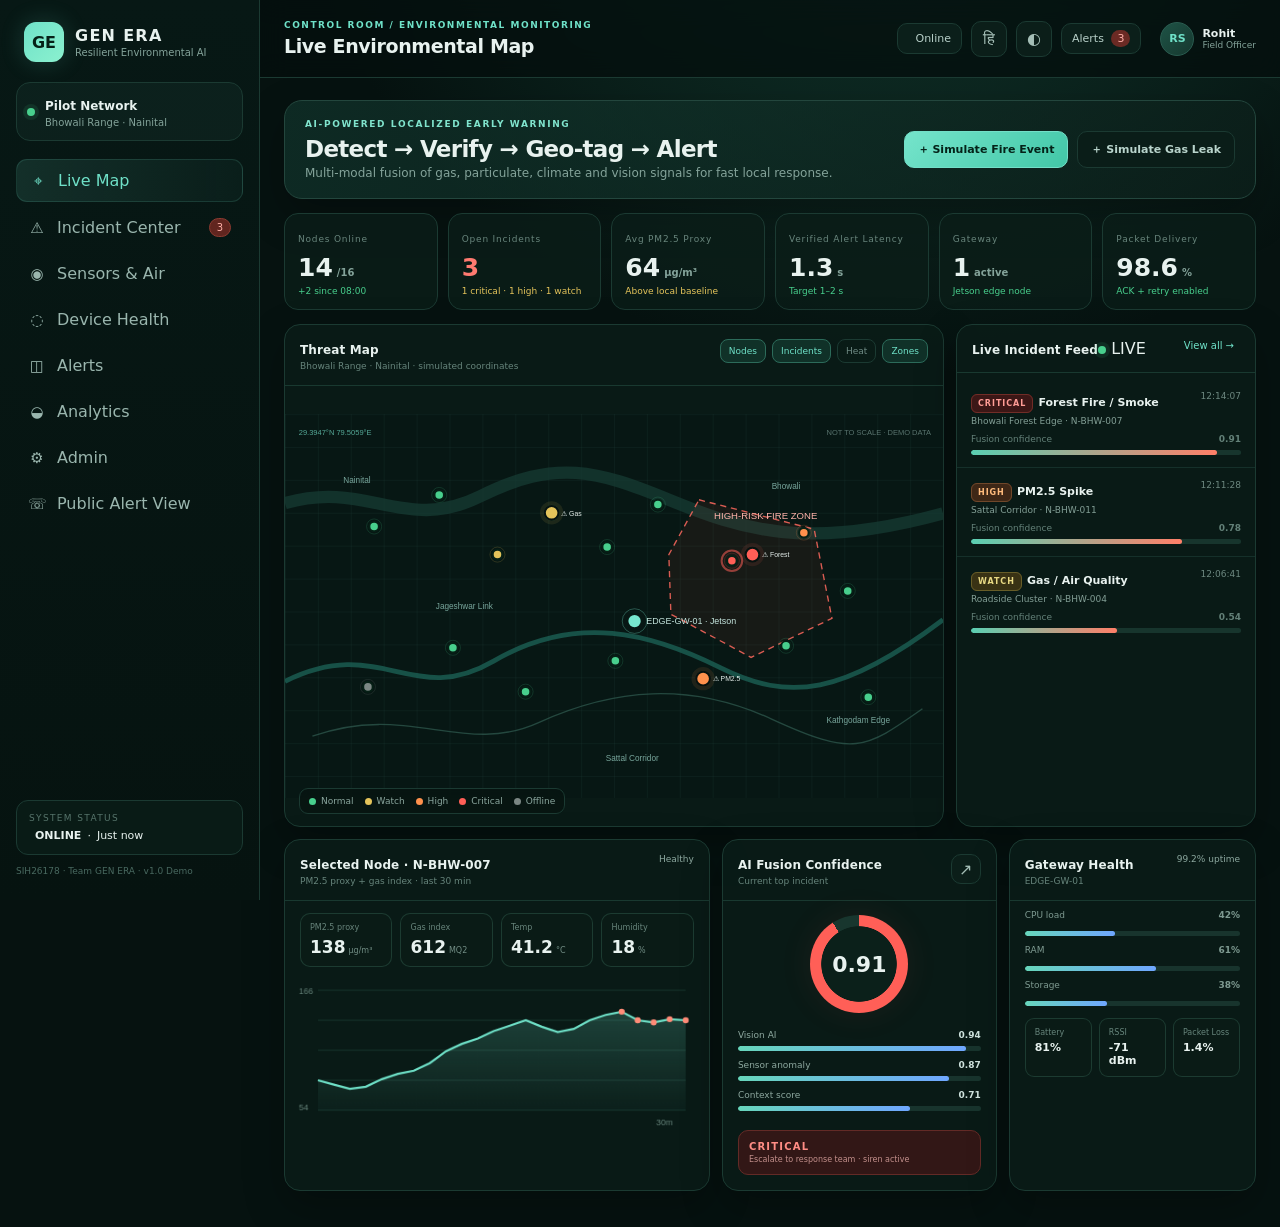
==== index.html @ faeea497 "v1.0" ====
<!DOCTYPE html>
<html lang="en">
<head>
  <meta charset="UTF-8" />
  <meta name="viewport" content="width=device-width, initial-scale=1.0" />
  <meta name="theme-color" content="#071714" />
  <title>GEN ERA | AI Environmental Early-Warning Dashboard</title>
  <link rel="stylesheet" href="styles.css" />
</head>
<body>
  <div class="app-shell">
    <aside class="sidebar" id="sidebar">
      <div class="brand">
        <div class="brand-mark">GE</div>
        <div>
          <div class="brand-name">GEN ERA</div>
          <div class="brand-sub">Resilient Environmental AI</div>
        </div>
      </div>

      <div class="pilot-badge">
        <span class="pulse-dot"></span>
        <div>
          <strong>Pilot Network</strong>
          <small>Bhowali Range · Nainital</small>
        </div>
      </div>

      <nav class="nav">
        <button class="nav-item active" data-page="map">
          <span class="nav-icon">⌖</span><span data-i18n="live_map">Live Map</span>
        </button>
        <button class="nav-item" data-page="incidents">
          <span class="nav-icon">⚠</span><span data-i18n="incidents">Incident Center</span>
          <span class="nav-count">3</span>
        </button>
        <button class="nav-item" data-page="sensors">
          <span class="nav-icon">◉</span><span data-i18n="sensors">Sensors & Air</span>
        </button>
        <button class="nav-item" data-page="devices">
          <span class="nav-icon">◌</span><span data-i18n="devices">Device Health</span>
        </button>
        <button class="nav-item" data-page="alerts">
          <span class="nav-icon">◫</span><span data-i18n="alerts">Alerts</span>
        </button>
        <button class="nav-item" data-page="analytics">
          <span class="nav-icon">◒</span><span data-i18n="analytics">Analytics</span>
        </button>
        <button class="nav-item" data-page="admin">
          <span class="nav-icon">⚙</span><span data-i18n="admin">Admin</span>
        </button>
        <button class="nav-item" data-page="public">
          <span class="nav-icon">☏</span><span data-i18n="public_alert">Public Alert View</span>
        </button>
      </nav>

      <div class="side-footer">
        <div class="mini-card">
          <div class="mini-label">SYSTEM STATUS</div>
          <div class="status-line"><span class="status-dot green"></span><b id="networkStatusText">ONLINE</b><span class="muted">·</span><span id="lastSync">Just now</span></div>
        </div>
        <div class="side-meta">SIH26178 · Team GEN ERA · v1.0 Demo</div>
      </div>
    </aside>

    <main class="main">
      <header class="topbar">
        <div class="top-left">
          <button class="icon-btn mobile-menu" id="mobileMenu">☰</button>
          <div>
            <div class="eyebrow">CONTROL ROOM / ENVIRONMENTAL MONITORING</div>
            <h1 id="pageTitle">Live Environmental Map</h1>
          </div>
        </div>

        <div class="top-actions">
          <div class="connection-chip" id="connectionChip"><span class="status-dot green"></span> <span id="connectionText">Online</span></div>
          <button class="icon-btn" id="langToggle" title="English / Hindi">हि</button>
          <button class="icon-btn" id="themeToggle" title="Toggle theme">◐</button>
          <button class="alerts-btn" id="globalAlertsBtn">Alerts <span>3</span></button>
          <div class="user-pill">
            <div class="avatar">RS</div>
            <div class="user-meta"><b>Rohit</b><span>Field Officer</span></div>
          </div>
        </div>
      </header>

      <div class="content">
        <section class="page active" id="page-map">
          <div class="hero-strip">
            <div>
              <div class="hero-kicker">AI-POWERED LOCALIZED EARLY WARNING</div>
              <h2>Detect → Verify → Geo-tag → Alert</h2>
              <p>Multi-modal fusion of gas, particulate, climate and vision signals for fast local response.</p>
            </div>
            <div class="hero-actions">
              <button class="btn btn-primary" id="simulateFire">＋ Simulate Fire Event</button>
              <button class="btn btn-ghost" id="simulateGas">＋ Simulate Gas Leak</button>
            </div>
          </div>

          <div class="kpi-grid">
            <div class="kpi-card"><span class="kpi-label">Nodes Online</span><span class="kpi-value"><b id="nodesOnline">14</b><small>/16</small></span><span class="kpi-foot good">+2 since 08:00</span></div>
            <div class="kpi-card"><span class="kpi-label">Open Incidents</span><span class="kpi-value danger-text" id="openIncidents">3</span><span class="kpi-foot warn">1 critical · 1 high · 1 watch</span></div>
            <div class="kpi-card"><span class="kpi-label">Avg PM2.5 Proxy</span><span class="kpi-value"><b id="avgPm">64</b><small> µg/m³</small></span><span class="kpi-foot warn">Above local baseline</span></div>
            <div class="kpi-card"><span class="kpi-label">Verified Alert Latency</span><span class="kpi-value"><b id="latency">1.3</b><small> s</small></span><span class="kpi-foot good">Target 1–2 s</span></div>
            <div class="kpi-card"><span class="kpi-label">Gateway</span><span class="kpi-value"><b>1</b><small> active</small></span><span class="kpi-foot good">Jetson edge node</span></div>
            <div class="kpi-card"><span class="kpi-label">Packet Delivery</span><span class="kpi-value"><b id="packetDelivery">98.6</b><small>%</small></span><span class="kpi-foot good">ACK + retry enabled</span></div>
          </div>

          <div class="dashboard-grid">
            <div class="panel map-panel">
              <div class="panel-head">
                <div>
                  <span class="panel-title">Threat Map</span>
                  <span class="panel-sub">Bhowali Range · Nainital · simulated coordinates</span>
                </div>
                <div class="map-controls">
                  <button class="chip active" data-layer="nodes">Nodes</button>
                  <button class="chip active" data-layer="incidents">Incidents</button>
                  <button class="chip" data-layer="heat">Heat</button>
                  <button class="chip active" data-layer="zones">Zones</button>
                </div>
              </div>
              <div class="map-wrap">
                <svg id="threatMap" viewBox="0 0 960 560" role="img" aria-label="Threat map">
                  <defs>
                    <pattern id="grid" width="48" height="48" patternUnits="userSpaceOnUse">
                      <path d="M 48 0 L 0 0 0 48" fill="none" stroke="#284c43" stroke-width="1" opacity=".45"/>
                    </pattern>
                    <radialGradient id="riskGlow"><stop offset="0" stop-color="#ff554d" stop-opacity=".55"/><stop offset=".55" stop-color="#ff8a45" stop-opacity=".22"/><stop offset="1" stop-color="#ff8a45" stop-opacity="0"/></radialGradient>
                    <filter id="blur"><feGaussianBlur stdDeviation="15"/></filter>
                  </defs>
                  <rect width="960" height="560" fill="#071714"/>
                  <rect width="960" height="560" fill="url(#grid)"/>
                  <path d="M0 390 C140 320 185 430 305 360 S535 320 635 370 S815 410 960 300" fill="none" stroke="#1c6559" stroke-width="7" opacity=".75"/>
                  <path d="M0 130 C120 95 175 175 285 120 S455 82 560 125 S760 200 960 145" fill="none" stroke="#173e36" stroke-width="18" opacity=".7"/>
                  <path d="M40 470 C180 420 260 500 370 450 S590 390 710 445 S845 490 930 430" fill="none" stroke="#315d52" stroke-width="2" opacity=".7"/>
                  <g id="heatLayer" opacity=".0">
                    <circle cx="682" cy="195" r="150" fill="url(#riskGlow)" filter="url(#blur)"/>
                    <circle cx="355" cy="375" r="115" fill="url(#riskGlow)" filter="url(#blur)"/>
                    <circle cx="545" cy="270" r="70" fill="#f5cb61" opacity=".10" filter="url(#blur)"/>
                  </g>

                  <polygon id="riskPolygon" points="604,125 772,168 798,298 680,355 563,292 560,205" fill="#ff4d45" fill-opacity=".08" stroke="#ff695e" stroke-dasharray="9 7" stroke-width="2" opacity=".85"/>
                  <text x="626" y="153" fill="#ffb3aa" font-size="14" font-family="Inter, Arial">HIGH-RISK FIRE ZONE</text>

                  <g id="mapLabels" fill="#78a69c" font-size="12" font-family="Inter, Arial">
                    <text x="85" y="100">Nainital</text>
                    <text x="710" y="110">Bhowali</text>
                    <text x="468" y="506">Sattal Corridor</text>
                    <text x="220" y="285">Jageshwar Link</text>
                    <text x="790" y="450">Kathgodam Edge</text>
                  </g>

                  <g id="nodesLayer"></g>
                  <g id="incidentLayer"></g>

                  <g>
                    <circle cx="510" cy="302" r="9" fill="#77e7cf"/>
                    <circle cx="510" cy="302" r="18" fill="none" stroke="#77e7cf" stroke-opacity=".45"/>
                    <text x="527" y="306" fill="#c4e4dd" font-size="13" font-family="Inter, Arial">EDGE-GW-01 · Jetson</text>
                  </g>
                  <g opacity=".7">
                    <text x="20" y="30" fill="#77e7cf" font-size="11" font-family="Inter, Arial">29.3947°N 79.5059°E</text>
                    <text x="790" y="30" fill="#7d9c95" font-size="11" font-family="Inter, Arial">NOT TO SCALE · DEMO DATA</text>
                  </g>
                </svg>
                <div class="map-legend">
                  <span><i class="legend-dot green"></i>Normal</span>
                  <span><i class="legend-dot yellow"></i>Watch</span>
                  <span><i class="legend-dot orange"></i>High</span>
                  <span><i class="legend-dot red"></i>Critical</span>
                  <span><i class="legend-dot gray"></i>Offline</span>
                </div>
              </div>
            </div>

            <div class="panel incident-panel">
              <div class="panel-head">
                <div><span class="panel-title">Live Incident Feed</span><span class="live-pill"><span class="pulse-dot"></span> LIVE</span></div>
                <button class="text-btn" data-go="incidents">View all →</button>
              </div>
              <div class="incident-list" id="incidentList"></div>
            </div>
          </div>

          <div class="bottom-grid">
            <div class="panel chart-panel">
              <div class="panel-head">
                <div><span class="panel-title">Selected Node · N-BHW-007</span><span class="panel-sub">PM2.5 proxy + gas index · last 30 min</span></div>
                <span class="node-status"><span class="status-dot green"></span> Healthy</span>
              </div>
              <div class="sensor-summary">
                <div><span>PM2.5 proxy</span><strong id="selectedPm">138</strong><small>µg/m³</small></div>
                <div><span>Gas index</span><strong id="selectedGas">612</strong><small>MQ2</small></div>
                <div><span>Temp</span><strong id="selectedTemp">41.2</strong><small>°C</small></div>
                <div><span>Humidity</span><strong id="selectedRh">18</strong><small>%</small></div>
              </div>
              <canvas class="chart-canvas" id="sensorChart"></canvas>
            </div>

            <div class="panel fusion-panel">
              <div class="panel-head">
                <div><span class="panel-title">AI Fusion Confidence</span><span class="panel-sub">Current top incident</span></div>
                <button class="icon-btn small" id="openDetail">↗</button>
              </div>
              <div class="fusion-score"><div class="score-ring" id="scoreRing"><span id="scoreText">0.91</span></div></div>
              <div class="confidence-bars">
                <div><span>Vision AI <b>0.94</b></span><div class="bar"><i style="width:94%"></i></div></div>
                <div><span>Sensor anomaly <b>0.87</b></span><div class="bar"><i style="width:87%"></i></div></div>
                <div><span>Context score <b>0.71</b></span><div class="bar"><i style="width:71%"></i></div></div>
              </div>
              <div class="severity-box critical"><span>CRITICAL</span><small>Escalate to response team · siren active</small></div>
            </div>

            <div class="panel health-panel">
              <div class="panel-head"><div><span class="panel-title">Gateway Health</span><span class="panel-sub">EDGE-GW-01</span></div><span class="uptime">99.2% uptime</span></div>
              <div class="health-row"><span>CPU load</span><b>42%</b><div class="tiny-bar"><i style="width:42%"></i></div></div>
              <div class="health-row"><span>RAM</span><b>61%</b><div class="tiny-bar"><i style="width:61%"></i></div></div>
              <div class="health-row"><span>Storage</span><b>38%</b><div class="tiny-bar"><i style="width:38%"></i></div></div>
              <div class="health-metrics">
                <div><small>Battery</small><b>81%</b></div>
                <div><small>RSSI</small><b>-71 dBm</b></div>
                <div><small>Packet Loss</small><b>1.4%</b></div>
              </div>
            </div>
          </div>
        </section>

        <section class="page" id="page-incidents"></section>
        <section class="page" id="page-sensors"></section>
        <section class="page" id="page-devices"></section>
        <section class="page" id="page-alerts"></section>
        <section class="page" id="page-analytics"></section>
        <section class="page" id="page-admin"></section>
        <section class="page" id="page-public"></section>
      </div>
    </main>
  </div>

  <div class="modal" id="incidentModal" aria-hidden="true">
    <div class="modal-backdrop" data-close-modal></div>
    <div class="modal-card">
      <div class="modal-head">
        <div><span class="eyebrow">INCIDENT DETAIL</span><h3 id="modalTitle">CRITICAL · Forest Fire</h3></div>
        <button class="icon-btn" data-close-modal>×</button>
      </div>
      <div class="modal-grid">
        <div class="evidence-card">
          <div class="evidence-header"><span>Evidence frame</span><span class="confidence-tag">Vision 0.94</span></div>
          <div class="evidence-scene">
            <div class="smoke smoke-a"></div><div class="smoke smoke-b"></div>
            <div class="tree tree-1"></div><div class="tree tree-2"></div><div class="tree tree-3"></div>
            <div class="bbox"><span>SMOKE 0.94</span></div>
            <div class="scan-line"></div>
          </div>
          <small>Prototype synthetic frame · full-resolution imagery stays on the edge node.</small>
        </div>
        <div>
          <div class="detail-stat-grid">
            <div><span>Node</span><b id="modalNode">N-BHW-007</b></div>
            <div><span>Coordinates</span><b>29.3947, 79.5059</b></div>
            <div><span>Final confidence</span><b id="modalConf">0.91</b></div>
            <div><span>First seen</span><b id="modalTime">12:14:05</b></div>
          </div>
          <div class="breakdown">
            <div class="breakdown-head"><span>Sensor snapshot</span><span class="muted">live</span></div>
            <div class="snapshot-row"><span>MQ2 gas/smoke</span><b>612</b><i class="spark-high"></i></div>
            <div class="snapshot-row"><span>MQ135 air-quality index</span><b>410</b><i class="spark-high"></i></div>
            <div class="snapshot-row"><span>PM2.5 proxy</span><b>138</b><i class="spark-high"></i></div>
            <div class="snapshot-row"><span>Temperature</span><b>41.2°C</b><i class="spark-med"></i></div>
            <div class="snapshot-row"><span>Humidity</span><b>18%</b><i class="spark-med"></i></div>
          </div>
          <div class="timeline">
            <div class="timeline-line"></div>
            <div class="timeline-item"><b>12:14:05</b><span>Sensor threshold crossed</span></div>
            <div class="timeline-item"><b>12:14:06</b><span>Camera triggered · 3 frames</span></div>
            <div class="timeline-item"><b>12:14:06</b><span>YOLO + CNN-LSTM fusion → CRITICAL</span></div>
            <div class="timeline-item"><b>12:14:07</b><span>Dashboard + siren alert published</span></div>
          </div>
          <div class="modal-actions">
            <button class="btn btn-primary" data-action="ack">✓ Acknowledge</button>
            <button class="btn btn-warn" data-action="dispatch">Dispatch</button>
            <button class="btn btn-ghost" data-action="false">Mark false alarm</button>
          </div>
        </div>
      </div>
    </div>
  </div>

  <div class="toast-stack" id="toastStack"></div>
  <div class="offline-banner" id="offlineBanner">OFFLINE MODE · Last sync <b>12:18</b> · Edge gateway active</div>

  <script src="app.js"></script>
</body>
</html>
---- styles.css ----
:root{
  --bg:#061210;
  --bg2:#0b1b17;
  --panel:#0d211c;
  --panel2:#102821;
  --line:#1b3a32;
  --text:#e8f2ef;
  --muted:#84a39a;
  --dim:#55736a;
  --mint:#6fe1c8;
  --green:#48cf8d;
  --yellow:#e5c45b;
  --orange:#ff914d;
  --red:#ff5f57;
  --blue:#63a6ff;
  --shadow:0 16px 40px rgba(0,0,0,.26);
}
*{box-sizing:border-box}
html,body{margin:0;min-height:100%;font-family:Inter,ui-sans-serif,system-ui,-apple-system,"Segoe UI",sans-serif;background:radial-gradient(circle at 70% -20%,#143f33 0,#061210 36%),var(--bg);color:var(--text)}
body{overflow-x:hidden}
button{font:inherit}
.app-shell{display:flex;min-height:100vh}
.sidebar{width:260px;border-right:1px solid var(--line);background:linear-gradient(180deg,#071815 0%,#061310 100%);padding:22px 16px;display:flex;flex-direction:column;position:sticky;top:0;height:100vh;z-index:20}
.brand{display:flex;align-items:center;gap:11px;padding:0 8px 20px}
.brand-mark{width:40px;height:40px;border-radius:12px;display:grid;place-items:center;font-weight:900;color:#062017;background:linear-gradient(135deg,var(--mint),#8bf1cf);box-shadow:0 0 24px rgba(111,225,200,.18)}
.brand-name{font-weight:900;letter-spacing:.08em}
.brand-sub{font-size:10px;color:var(--muted);margin-top:2px}
.pilot-badge{display:flex;gap:10px;align-items:center;border:1px solid var(--line);background:rgba(111,225,200,.045);border-radius:14px;padding:12px 10px;margin:0 0 18px}
.pilot-badge strong{font-size:12px}.pilot-badge small{display:block;font-size:10px;color:var(--muted);margin-top:3px}
.pulse-dot{width:8px;height:8px;background:var(--green);border-radius:50%;display:inline-block;box-shadow:0 0 0 4px rgba(72,207,141,.10);animation:pulse 1.7s infinite}
@keyframes pulse{50%{box-shadow:0 0 0 7px rgba(72,207,141,.02);opacity:.6}}
.nav{display:grid;gap:5px}
.nav-item{border:0;background:transparent;color:#9ab6ae;padding:11px 12px;border-radius:11px;display:flex;align-items:center;gap:11px;cursor:pointer;text-align:left}
.nav-item:hover{background:#0b211b;color:var(--text)}
.nav-item.active{background:linear-gradient(90deg,rgba(111,225,200,.12),rgba(111,225,200,.035));color:var(--mint);border:1px solid rgba(111,225,200,.14)}
.nav-icon{width:18px;text-align:center;font-size:15px}.nav-count{margin-left:auto;background:#61251f;color:#ffb0a8;border:1px solid #8d3b31;font-size:10px;padding:3px 7px;border-radius:999px}
.side-footer{margin-top:auto}.mini-card{border:1px solid var(--line);padding:12px;border-radius:12px;background:#091b16}.mini-label{font-size:9px;letter-spacing:.15em;color:var(--dim);margin-bottom:6px}.status-line{font-size:11px;display:flex;align-items:center;gap:6px}.side-meta{font-size:9px;color:#496960;margin-top:10px;line-height:1.4}
.main{flex:1;min-width:0}
.topbar{height:78px;border-bottom:1px solid var(--line);display:flex;align-items:center;justify-content:space-between;padding:14px 24px;background:rgba(5,15,13,.78);backdrop-filter:blur(14px);position:sticky;top:0;z-index:15}
.top-left{display:flex;gap:12px;align-items:center}.eyebrow{font-size:9px;color:var(--mint);letter-spacing:.17em;font-weight:800}.topbar h1{font-size:19px;margin:5px 0 0;letter-spacing:-.02em}.top-actions{display:flex;gap:9px;align-items:center}.connection-chip,.alerts-btn{border:1px solid var(--line);background:#0b1f1a;color:#b8d0c9;padding:8px 10px;border-radius:10px;font-size:11px}.connection-chip{display:flex;align-items:center;gap:7px}.alerts-btn{cursor:pointer}.alerts-btn span{background:#6b2a24;color:#ffb0a9;padding:2px 6px;border-radius:99px;margin-left:4px}
.icon-btn{height:36px;min-width:36px;padding:0 10px;background:#0b1e19;border:1px solid var(--line);border-radius:10px;color:#a4beb6;cursor:pointer}.icon-btn:hover{color:var(--mint);border-color:#2c5f52}.icon-btn.small{height:30px;min-width:30px;padding:0}
.user-pill{display:flex;align-items:center;gap:8px;margin-left:2px;padding-left:8px}.avatar{width:34px;height:34px;border-radius:50%;display:grid;place-items:center;background:linear-gradient(135deg,#1e5346,#16382f);border:1px solid #2a5c50;color:var(--mint);font-size:11px;font-weight:800}.user-meta{display:flex;flex-direction:column}.user-meta b{font-size:11px}.user-meta span{font-size:9px;color:var(--muted)}
.content{padding:22px 24px 36px}.page{display:none}.page.active{display:block}
.hero-strip{display:flex;justify-content:space-between;gap:20px;align-items:center;border:1px solid #23463d;border-radius:18px;padding:18px 20px;background:linear-gradient(110deg,rgba(22,68,57,.48),rgba(12,32,27,.72));box-shadow:var(--shadow)}
.hero-kicker{font-size:9px;letter-spacing:.18em;color:#80e4cd;font-weight:800}.hero-strip h2{font-size:23px;margin:7px 0 4px;letter-spacing:-.03em}.hero-strip p{margin:0;color:var(--muted);font-size:12px}
.hero-actions{display:flex;gap:9px;flex-wrap:wrap}.btn{border-radius:10px;border:1px solid var(--line);padding:10px 13px;cursor:pointer;font-weight:700;font-size:11px}.btn-primary{background:linear-gradient(135deg,#75e4cb,#42c7a7);border-color:#73dfc8;color:#042218}.btn-ghost{background:#0a1d18;color:#b9d4cc}.btn-warn{background:#3b2618;color:#ffbd8d;border-color:#69432a}
.kpi-grid{display:grid;grid-template-columns:repeat(6,minmax(0,1fr));gap:10px;margin:14px 0}
.kpi-card{border:1px solid var(--line);background:rgba(10,29,24,.8);border-radius:14px;padding:13px;min-height:96px}.kpi-label{font-size:9px;letter-spacing:.09em;color:#68857c}.kpi-value{display:flex;align-items:baseline;gap:4px;font-size:25px;font-weight:900;margin-top:7px}.kpi-value small{font-size:10px;color:var(--muted);font-weight:700}.kpi-foot{display:block;font-size:9px;margin-top:4px}.good{color:var(--green)}.warn{color:var(--yellow)}.danger-text{color:#ff7a70}
.dashboard-grid{display:grid;grid-template-columns:minmax(0,1.75fr) minmax(300px,.75fr);gap:12px}.panel{border:1px solid var(--line);background:rgba(10,28,23,.88);border-radius:16px;box-shadow:var(--shadow);overflow:hidden}.panel-head{display:flex;justify-content:space-between;gap:10px;align-items:flex-start;padding:14px 15px;border-bottom:1px solid rgba(32,70,59,.7)}.panel-title{font-size:12px;font-weight:900;letter-spacing:.01em}.panel-sub{display:block;color:#66847b;font-size:9px;margin-top:3px}.text-btn{border:0;background:none;color:var(--mint);font-size:10px;cursor:pointer}
.map-controls{display:flex;gap:6px;flex-wrap:wrap}.chip{border:1px solid var(--line);background:#091b16;color:#6f8b84;padding:6px 8px;border-radius:8px;font-size:9px;cursor:pointer}.chip.active{color:var(--mint);border-color:#2c6b5a;background:#103128}
.map-wrap{position:relative}.map-wrap svg{display:block;width:100%;height:auto;min-height:440px}.map-legend{position:absolute;left:14px;bottom:12px;display:flex;gap:11px;flex-wrap:wrap;background:rgba(7,21,18,.88);border:1px solid var(--line);backdrop-filter:blur(7px);padding:7px 9px;border-radius:9px;font-size:9px;color:#8ba79f}.map-legend span{display:flex;align-items:center;gap:5px}.legend-dot{width:7px;height:7px;border-radius:50%;display:inline-block}.legend-dot.green{background:var(--green)}.legend-dot.yellow{background:var(--yellow)}.legend-dot.orange{background:var(--orange)}.legend-dot.red{background:var(--red)}.legend-dot.gray{background:#7b8784}
.node-pin,.incident-pin{cursor:pointer}.node-core{stroke:#062016;stroke-width:3}.node-label{font-size:10px;fill:#b4d1c8;font-family:Inter,Arial}.incident-ring{fill:none;stroke-width:3;animation:ripple 2.5s infinite}@keyframes ripple{50%{opacity:.25;transform:scale(1.2)}}
.incident-list{padding:6px 0;max-height:505px;overflow:auto}.incident-item{padding:12px 14px;border-bottom:1px solid rgba(27,58,50,.7);cursor:pointer;transition:.18s}.incident-item:hover{background:#0d251f}.incident-item:last-child{border-bottom:0}.incident-top{display:flex;justify-content:space-between;gap:8px}.severity{font-size:8px;font-weight:900;letter-spacing:.12em;padding:4px 6px;border-radius:6px}.severity.critical{background:#3c1716;color:#ff9d96;border:1px solid #712d27}.severity.high{background:#3e2716;color:#ffbc7d;border:1px solid #70472a}.severity.watch{background:#393214;color:#e8d984;border:1px solid #675d28}.severity.normal{background:#103426;color:#83e0bb;border:1px solid #275f4b}.incident-type{font-weight:800;font-size:11px}.incident-time{font-size:9px;color:#6d8880}.incident-location{color:#839f96;font-size:9px;margin-top:6px}.incident-meta{display:flex;justify-content:space-between;color:#638078;font-size:9px;margin-top:8px}.confidence-mini{height:5px;background:#17352d;border-radius:10px;overflow:hidden;margin-top:6px}.confidence-mini i{display:block;height:100%;border-radius:10px;background:linear-gradient(90deg,#5acfb2,#ff7f68)}
.bottom-grid{display:grid;grid-template-columns:1.55fr 1fr .9fr;gap:12px;margin-top:12px}.sensor-summary{display:grid;grid-template-columns:repeat(4,1fr);gap:8px;padding:12px 15px}.sensor-summary div{border:1px solid rgba(40,80,68,.6);background:#0a1b16;border-radius:10px;padding:9px}.sensor-summary span{display:block;color:#67847b;font-size:8px}.sensor-summary strong{font-size:17px;display:inline-block;margin-top:5px}.sensor-summary small{font-size:8px;color:#728e85;margin-left:3px}.chart-canvas{display:block;width:100%;height:160px;padding:0 10px 10px}.node-status,.uptime{font-size:9px;color:#8da9a0;display:flex;align-items:center;gap:6px}
.fusion-score{display:flex;justify-content:center;padding:14px 0 8px}.score-ring{width:98px;height:98px;border-radius:50%;display:grid;place-items:center;font-size:22px;font-weight:900;background:radial-gradient(circle at center,#0b201a 54%,transparent 55%),conic-gradient(var(--red) 0 91%,#18362e 91% 100%);box-shadow:0 0 35px rgba(255,95,87,.08)}.score-ring:after{content:"";position:absolute}.confidence-bars{padding:0 15px 10px}.confidence-bars>div{margin:9px 0}.confidence-bars span{font-size:9px;color:#8da89f;display:flex;justify-content:space-between}.confidence-bars b{color:#cfe3de}.bar,.tiny-bar{height:5px;background:#18342d;border-radius:9px;overflow:hidden;margin-top:6px}.bar i,.tiny-bar i{display:block;height:100%;background:linear-gradient(90deg,#67d6bb,#6fa7ff);border-radius:9px}.severity-box{margin:0 15px 15px;border-radius:10px;padding:10px;display:flex;flex-direction:column;gap:3px}.severity-box.critical{background:#321716;border:1px solid #632a26}.severity-box span{color:#ff8d85;font-size:10px;font-weight:900;letter-spacing:.12em}.severity-box small{color:#c28f8b;font-size:8px}
.health-row{padding:9px 15px 0;display:grid;grid-template-columns:1fr auto;gap:5px;font-size:9px;color:#7e9a91}.tiny-bar{grid-column:1/-1}.health-metrics{display:grid;grid-template-columns:repeat(3,1fr);gap:7px;padding:12px 15px}.health-metrics div{border:1px solid rgba(40,80,68,.6);background:#0a1b16;border-radius:9px;padding:9px}.health-metrics small{display:block;color:#66847b;font-size:8px}.health-metrics b{display:block;margin-top:4px;font-size:11px}
#page-incidents,#page-sensors,#page-devices,#page-alerts,#page-analytics,#page-admin,#page-public{min-height:720px}
.subpage-grid{display:grid;grid-template-columns:1.4fr .8fr;gap:12px}.data-grid{display:grid;grid-template-columns:repeat(4,1fr);gap:10px;margin-bottom:12px}.data-card{padding:13px;border:1px solid var(--line);background:#0b211b;border-radius:14px}.data-card small{font-size:9px;color:#6f8981}.data-card b{display:block;font-size:22px;margin-top:6px}
.table-wrap{overflow:auto}.data-table{width:100%;border-collapse:collapse;font-size:10px}.data-table th,.data-table td{padding:11px 12px;border-bottom:1px solid #17352d;text-align:left;white-space:nowrap}.data-table th{color:#6f8c83;font-size:8px;letter-spacing:.08em;text-transform:uppercase}.data-table tr:hover td{background:#0b211b}
.section-pad{padding:14px}.filter-row{display:flex;gap:7px;flex-wrap:wrap;margin-bottom:10px}.search-box{border:1px solid var(--line);background:#0a1c18;color:var(--text);padding:9px 11px;border-radius:9px;min-width:170px;outline:none}
.sensor-card-grid{display:grid;grid-template-columns:repeat(2,1fr);gap:10px}.metric-big{font-size:27px;font-weight:900}.metric-note{font-size:9px;color:var(--muted)}.gauge{height:9px;background:#18352d;border-radius:9px;overflow:hidden;margin-top:8px}.gauge i{display:block;height:100%;background:linear-gradient(90deg,var(--green),var(--yellow),var(--red))}
.alert-composer{display:grid;gap:10px}.field{display:grid;gap:5px}.field label{font-size:9px;color:#729087}.field input,.field select,.field textarea{width:100%;background:#0a1b17;border:1px solid var(--line);color:var(--text);border-radius:9px;padding:9px;font:inherit;font-size:10px}.field textarea{min-height:110px;resize:vertical}
.chart-large{height:260px}.analytics-grid{display:grid;grid-template-columns:1.2fr .8fr;gap:12px}
.modal{position:fixed;inset:0;display:none;align-items:center;justify-content:center;z-index:50}.modal.show{display:flex}.modal-backdrop{position:absolute;inset:0;background:rgba(0,0,0,.66);backdrop-filter:blur(5px)}.modal-card{position:relative;width:min(980px,94vw);max-height:88vh;overflow:auto;background:#091a16;border:1px solid #2a5549;border-radius:18px;box-shadow:0 30px 100px rgba(0,0,0,.6)}.modal-head{display:flex;justify-content:space-between;align-items:flex-start;padding:18px;border-bottom:1px solid var(--line)}.modal-head h3{margin:5px 0 0;font-size:20px}.modal-grid{display:grid;grid-template-columns:.9fr 1.1fr;gap:15px;padding:15px}.evidence-card{border:1px solid var(--line);background:#071411;border-radius:14px;padding:10px}.evidence-header{display:flex;justify-content:space-between;font-size:9px;color:#8ea9a0;margin-bottom:8px}.confidence-tag{color:#8be2cb;background:#0d2c24;border:1px solid #235747;padding:4px 6px;border-radius:6px}.evidence-scene{height:300px;border-radius:10px;position:relative;overflow:hidden;background:linear-gradient(180deg,#162b27 0,#263b2d 55%,#0a1d16 56%)}.evidence-scene:before{content:"";position:absolute;inset:0;background:radial-gradient(circle at 54% 44%,rgba(255,142,71,.55),transparent 18%),linear-gradient(15deg,transparent 0 47%,rgba(70,112,86,.8) 48% 50%,transparent 51%)}.tree{position:absolute;bottom:32px;width:0;height:0;border-left:38px solid transparent;border-right:38px solid transparent;border-bottom:112px solid #174635}.tree:after{content:"";position:absolute;left:-23px;top:32px;border-left:23px solid transparent;border-right:23px solid transparent;border-bottom:70px solid #236148}.tree-1{left:16%;transform:scale(.8)}.tree-2{left:43%;transform:scale(1.2)}.tree-3{left:72%;transform:scale(.95)}.smoke{position:absolute;border-radius:50%;background:rgba(214,224,218,.32);filter:blur(3px)}.smoke-a{width:90px;height:90px;left:52%;top:18%}.smoke-b{width:120px;height:120px;left:60%;top:7%;opacity:.55}.bbox{position:absolute;left:45%;top:37%;width:190px;height:95px;border:2px solid #ff725f;box-shadow:0 0 22px rgba(255,95,87,.18)}.bbox span{position:absolute;top:-21px;left:-2px;background:#ff725f;color:#1e0808;padding:4px 6px;font:800 9px Inter,Arial}.scan-line{position:absolute;left:0;right:0;top:44%;height:1px;background:rgba(120,244,219,.5);box-shadow:0 0 12px rgba(120,244,219,.4);animation:scan 3.5s linear infinite}@keyframes scan{0%,100%{top:12%}50%{top:88%}}.evidence-card>small{display:block;color:#6e8981;font-size:8px;padding-top:7px}
.detail-stat-grid{display:grid;grid-template-columns:repeat(2,1fr);gap:8px}.detail-stat-grid div{border:1px solid rgba(38,78,66,.7);background:#0b201a;padding:10px;border-radius:9px}.detail-stat-grid span{display:block;color:#68847c;font-size:8px}.detail-stat-grid b{display:block;font-size:10px;margin-top:4px}
.breakdown{margin-top:10px;border:1px solid var(--line);border-radius:11px;overflow:hidden}.breakdown-head{display:flex;justify-content:space-between;padding:9px 10px;border-bottom:1px solid var(--line);font-size:9px}.snapshot-row{display:grid;grid-template-columns:1fr auto 65px;gap:8px;align-items:center;padding:8px 10px;font-size:9px;color:#8ca69f}.snapshot-row b{color:#d5e6e0}.snapshot-row i{height:5px;background:#18352e;border-radius:10px;position:relative}.snapshot-row i:after{content:"";position:absolute;left:0;top:0;bottom:0;border-radius:10px;background:var(--orange);width:78%}.snapshot-row i.spark-med:after{width:48%;background:var(--yellow)}.timeline{position:relative;padding:12px 4px 2px 19px}.timeline-line{position:absolute;left:8px;top:16px;bottom:7px;width:1px;background:#2a5246}.timeline-item{position:relative;display:grid;grid-template-columns:58px 1fr;gap:7px;margin-bottom:10px;font-size:8px;color:#7f9992}.timeline-item:before{content:"";position:absolute;left:-15px;top:2px;width:6px;height:6px;background:var(--mint);border-radius:50%;box-shadow:0 0 0 3px #0b211c}.timeline-item b{color:#9fbab2}.modal-actions{display:flex;gap:7px;flex-wrap:wrap;margin-top:8px}
.toast-stack{position:fixed;right:18px;bottom:18px;display:grid;gap:8px;z-index:70}.toast{min-width:270px;max-width:360px;border:1px solid #2a5448;background:#0b201a;border-radius:11px;box-shadow:0 20px 60px rgba(0,0,0,.45);padding:11px 12px;display:flex;gap:9px;align-items:flex-start;animation:toastIn .25s ease}.toast strong{display:block;font-size:10px}.toast span{display:block;color:#7d9890;font-size:9px;margin-top:3px}@keyframes toastIn{from{transform:translateY(8px);opacity:0}}
.offline-banner{display:none;position:fixed;left:50%;bottom:14px;transform:translateX(-50%);background:#3b2815;color:#ffe0a4;border:1px solid #79542b;padding:8px 13px;border-radius:9px;z-index:30;font-size:10px}.offline-banner.show{display:block}
body.light{--bg:#f2f7f5;--bg2:#f8fbfa;--panel:#ffffff;--panel2:#f3f8f6;--line:#d4e4df;--text:#18312a;--muted:#658078;--dim:#7a958c}.light .sidebar,.light .topbar{background:#f9fcfb}.light .panel,.light .kpi-card{background:#fff}.light .map-wrap svg{filter:saturate(.86) brightness(1.22)}
.mobile-menu{display:none}

@media(max-width:1200px){.kpi-grid{grid-template-columns:repeat(3,1fr)}.bottom-grid{grid-template-columns:1fr 1fr}.health-panel{grid-column:1/-1}}
@media(max-width:900px){.sidebar{position:fixed;left:-280px;transition:left .25s}.sidebar.open{left:0}.mobile-menu{display:inline-block}.topbar{padding:12px 15px}.content{padding:15px}.dashboard-grid,.subpage-grid,.analytics-grid,.modal-grid{grid-template-columns:1fr}.map-wrap svg{min-height:360px}.incident-list{max-height:360px}.user-meta{display:none}}
@media(max-width:650px){.top-actions .connection-chip,.top-actions .alerts-btn{display:none}.hero-strip{flex-direction:column;align-items:flex-start}.hero-strip h2{font-size:19px}.kpi-grid{grid-template-columns:repeat(2,1fr)}.bottom-grid{grid-template-columns:1fr}.sensor-summary{grid-template-columns:repeat(2,1fr)}.data-grid{grid-template-columns:repeat(2,1fr)}.sensor-card-grid{grid-template-columns:1fr}.content{padding:10px}.topbar{height:70px}.modal-card{width:96vw}.evidence-scene{height:230px}}
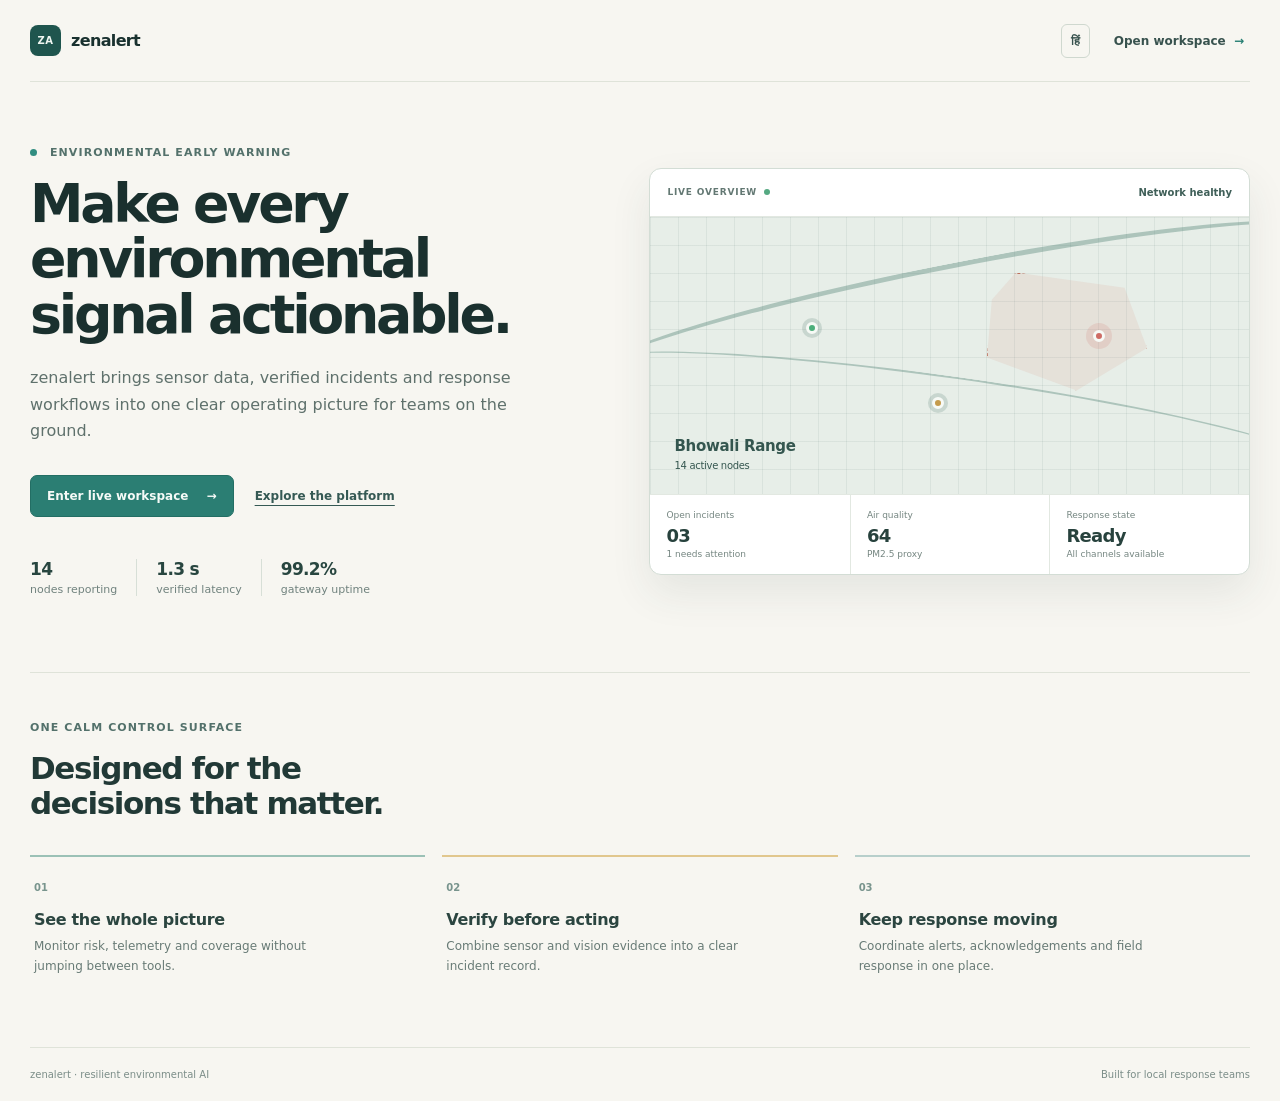
==== commit 430d70a6: "new theme and ui" ====
--- a/index.html
+++ b/index.html
@@ -4,19 +4,47 @@
   <meta charset="UTF-8" />
   <meta name="viewport" content="width=device-width, initial-scale=1.0" />
   <meta name="theme-color" content="#071714" />
-  <title>GEN ERA | AI Environmental Early-Warning Dashboard</title>
+  <title>zenalert | AI Environmental Early-Warning Dashboard</title>
   <link rel="stylesheet" href="styles.css" />
 </head>
-<body>
+<body class="landing-active light">
+  <a class="skip-link" href="#mainContent">Skip to main content</a>
+  <section class="landing-page" id="landingPage" aria-label="zenalert introduction">
+    <header class="landing-nav">
+      <button class="landing-brand" id="landingHome" aria-label="zenalert home"><span>ZA</span><b>zenalert</b></button>
+      <div class="landing-nav-actions"><button class="landing-language" id="landingLang">हिं</button><button class="landing-link" id="landingOpen">Open workspace <span>→</span></button></div>
+    </header>
+    <main class="landing-main">
+      <section class="landing-hero">
+        <div class="landing-copy">
+          <p class="landing-eyebrow"><i></i> Environmental early warning</p>
+          <h1>Make every environmental signal actionable.</h1>
+          <p class="landing-description">zenalert brings sensor data, verified incidents and response workflows into one clear operating picture for teams on the ground.</p>
+          <div class="landing-actions"><button class="landing-primary" id="landingStart">Enter live workspace <span>→</span></button><a class="landing-secondary" href="#landingFeatures">Explore the platform</a></div>
+          <div class="landing-trust"><span><b>14</b> nodes reporting</span><span><b>1.3 s</b> verified latency</span><span><b>99.2%</b> gateway uptime</span></div>
+        </div>
+        <div class="landing-preview" aria-label="Live environmental overview preview">
+          <div class="preview-top"><span>LIVE OVERVIEW</span><i></i><b>Network healthy</b></div>
+          <div class="preview-map"><div class="preview-grid"></div><span class="preview-route route-one"></span><span class="preview-route route-two"></span><span class="preview-zone"></span><span class="preview-pin pin-safe"></span><span class="preview-pin pin-watch"></span><span class="preview-pin pin-risk"></span><div class="preview-label">Bhowali Range<br><small>14 active nodes</small></div></div>
+          <div class="preview-metrics"><div><small>Open incidents</small><strong>03</strong><em>1 needs attention</em></div><div><small>Air quality</small><strong>64</strong><em>PM2.5 proxy</em></div><div><small>Response state</small><strong>Ready</strong><em>All channels available</em></div></div>
+        </div>
+      </section>
+      <section class="landing-features" id="landingFeatures">
+        <div><p class="landing-eyebrow">One calm control surface</p><h2>Designed for the decisions that matter.</h2></div>
+        <div class="feature-grid"><article><span>01</span><h3>See the whole picture</h3><p>Monitor risk, telemetry and coverage without jumping between tools.</p></article><article><span>02</span><h3>Verify before acting</h3><p>Combine sensor and vision evidence into a clear incident record.</p></article><article><span>03</span><h3>Keep response moving</h3><p>Coordinate alerts, acknowledgements and field response in one place.</p></article></div>
+      </section>
+    </main>
+    <footer class="landing-footer"><span>zenalert · resilient environmental AI</span><span>Built for local response teams</span></footer>
+  </section>
   <div class="app-shell">
     <aside class="sidebar" id="sidebar">
-      <div class="brand">
-        <div class="brand-mark">GE</div>
+      <button class="brand" id="returnHome" aria-label="Return to zenalert home">
+        <div class="brand-mark">ZA</div>
         <div>
-          <div class="brand-name">GEN ERA</div>
+          <div class="brand-name">zenalert</div>
           <div class="brand-sub">Resilient Environmental AI</div>
         </div>
-      </div>
+      </button>
 
       <div class="pilot-badge">
         <span class="pulse-dot"></span>
@@ -59,25 +87,25 @@
           <div class="mini-label">SYSTEM STATUS</div>
           <div class="status-line"><span class="status-dot green"></span><b id="networkStatusText">ONLINE</b><span class="muted">·</span><span id="lastSync">Just now</span></div>
         </div>
-        <div class="side-meta">SIH26178 · Team GEN ERA · v1.0 Demo</div>
+        <div class="side-meta">SIH26178 · zenalert · v1.0 Demo</div>
       </div>
     </aside>
 
-    <main class="main">
+    <main class="main" id="mainContent">
       <header class="topbar">
         <div class="top-left">
-          <button class="icon-btn mobile-menu" id="mobileMenu">☰</button>
+          <button class="icon-btn mobile-menu" id="mobileMenu" aria-label="Open navigation menu" aria-expanded="false">☰</button>
           <div>
-            <div class="eyebrow">CONTROL ROOM / ENVIRONMENTAL MONITORING</div>
+            <div class="eyebrow">OPERATIONS / ENVIRONMENTAL MONITORING</div>
             <h1 id="pageTitle">Live Environmental Map</h1>
           </div>
         </div>
 
         <div class="top-actions">
           <div class="connection-chip" id="connectionChip"><span class="status-dot green"></span> <span id="connectionText">Online</span></div>
-          <button class="icon-btn" id="langToggle" title="English / Hindi">हि</button>
-          <button class="icon-btn" id="themeToggle" title="Toggle theme">◐</button>
-          <button class="alerts-btn" id="globalAlertsBtn">Alerts <span>3</span></button>
+          <button class="icon-btn" id="langToggle" title="English / Hindi" aria-label="Switch language">हि</button>
+          <button class="icon-btn" id="themeToggle" title="Toggle theme" aria-label="Switch to dark theme" aria-pressed="false">◐</button>
+          <button class="alerts-btn" id="globalAlertsBtn" aria-label="Open alerts"><span>Alerts</span> <span id="globalAlertCount">3</span></button>
           <div class="user-pill">
             <div class="avatar">RS</div>
             <div class="user-meta"><b>Rohit</b><span>Field Officer</span></div>
@@ -89,13 +117,14 @@
         <section class="page active" id="page-map">
           <div class="hero-strip">
             <div>
-              <div class="hero-kicker">AI-POWERED LOCALIZED EARLY WARNING</div>
-              <h2>Detect → Verify → Geo-tag → Alert</h2>
-              <p>Multi-modal fusion of gas, particulate, climate and vision signals for fast local response.</p>
+              <div class="hero-kicker"><span class="hero-kicker-dot"></span>BHOWALI RANGE · LIVE MONITORING</div>
+              <h2>Environmental operations at a glance.</h2>
+              <p>See verified signals, active incidents and network health in one shared operational view.</p>
+              <div class="hero-meta"><span><i class="status-dot green"></i> 14 of 16 nodes reporting</span><span>Last sync: just now</span><span>Coverage: Bhowali Range</span></div>
             </div>
             <div class="hero-actions">
-              <button class="btn btn-primary" id="simulateFire">＋ Simulate Fire Event</button>
-              <button class="btn btn-ghost" id="simulateGas">＋ Simulate Gas Leak</button>
+              <button class="btn btn-primary" id="simulateFire">Create test fire event</button>
+              <button class="btn btn-ghost" id="simulateGas">Create test gas event</button>
             </div>
           </div>
 
@@ -126,16 +155,16 @@
                 <svg id="threatMap" viewBox="0 0 960 560" role="img" aria-label="Threat map">
                   <defs>
                     <pattern id="grid" width="48" height="48" patternUnits="userSpaceOnUse">
-                      <path d="M 48 0 L 0 0 0 48" fill="none" stroke="#284c43" stroke-width="1" opacity=".45"/>
+                      <path class="map-grid-line" d="M 48 0 L 0 0 0 48" fill="none" stroke="#284c43" stroke-width="1" opacity=".45"/>
                     </pattern>
                     <radialGradient id="riskGlow"><stop offset="0" stop-color="#ff554d" stop-opacity=".55"/><stop offset=".55" stop-color="#ff8a45" stop-opacity=".22"/><stop offset="1" stop-color="#ff8a45" stop-opacity="0"/></radialGradient>
                     <filter id="blur"><feGaussianBlur stdDeviation="15"/></filter>
                   </defs>
-                  <rect width="960" height="560" fill="#071714"/>
+                  <rect class="map-background" width="960" height="560" fill="#071714"/>
                   <rect width="960" height="560" fill="url(#grid)"/>
-                  <path d="M0 390 C140 320 185 430 305 360 S535 320 635 370 S815 410 960 300" fill="none" stroke="#1c6559" stroke-width="7" opacity=".75"/>
-                  <path d="M0 130 C120 95 175 175 285 120 S455 82 560 125 S760 200 960 145" fill="none" stroke="#173e36" stroke-width="18" opacity=".7"/>
-                  <path d="M40 470 C180 420 260 500 370 450 S590 390 710 445 S845 490 930 430" fill="none" stroke="#315d52" stroke-width="2" opacity=".7"/>
+                  <path class="map-route map-route-primary" d="M0 390 C140 320 185 430 305 360 S535 320 635 370 S815 410 960 300" fill="none" stroke="#1c6559" stroke-width="7" opacity=".75"/>
+                  <path class="map-route map-route-secondary" d="M0 130 C120 95 175 175 285 120 S455 82 560 125 S760 200 960 145" fill="none" stroke="#173e36" stroke-width="18" opacity=".7"/>
+                  <path class="map-route map-route-tertiary" d="M40 470 C180 420 260 500 370 450 S590 390 710 445 S845 490 930 430" fill="none" stroke="#315d52" stroke-width="2" opacity=".7"/>
                   <g id="heatLayer" opacity=".0">
                     <circle cx="682" cy="195" r="150" fill="url(#riskGlow)" filter="url(#blur)"/>
                     <circle cx="355" cy="375" r="115" fill="url(#riskGlow)" filter="url(#blur)"/>
@@ -143,9 +172,9 @@
                   </g>
 
                   <polygon id="riskPolygon" points="604,125 772,168 798,298 680,355 563,292 560,205" fill="#ff4d45" fill-opacity=".08" stroke="#ff695e" stroke-dasharray="9 7" stroke-width="2" opacity=".85"/>
-                  <text x="626" y="153" fill="#ffb3aa" font-size="14" font-family="Inter, Arial">HIGH-RISK FIRE ZONE</text>
-
-                  <g id="mapLabels" fill="#78a69c" font-size="12" font-family="Inter, Arial">
+                  <text class="map-risk-label" x="626" y="153" fill="#ffb3aa" font-size="14" font-family="Inter, Arial">HIGH-RISK FIRE ZONE</text>
+
+                  <g id="mapLabels" class="map-labels" fill="#78a69c" font-size="12" font-family="Inter, Arial">
                     <text x="85" y="100">Nainital</text>
                     <text x="710" y="110">Bhowali</text>
                     <text x="468" y="506">Sattal Corridor</text>
@@ -159,11 +188,11 @@
                   <g>
                     <circle cx="510" cy="302" r="9" fill="#77e7cf"/>
                     <circle cx="510" cy="302" r="18" fill="none" stroke="#77e7cf" stroke-opacity=".45"/>
-                    <text x="527" y="306" fill="#c4e4dd" font-size="13" font-family="Inter, Arial">EDGE-GW-01 · Jetson</text>
+                    <text class="map-gateway-label" x="527" y="306" fill="#c4e4dd" font-size="13" font-family="Inter, Arial">EDGE-GW-01 · Jetson</text>
                   </g>
                   <g opacity=".7">
-                    <text x="20" y="30" fill="#77e7cf" font-size="11" font-family="Inter, Arial">29.3947°N 79.5059°E</text>
-                    <text x="790" y="30" fill="#7d9c95" font-size="11" font-family="Inter, Arial">NOT TO SCALE · DEMO DATA</text>
+                    <text class="map-coordinate-label" x="20" y="30" fill="#77e7cf" font-size="11" font-family="Inter, Arial">29.3947°N 79.5059°E</text>
+                    <text class="map-note-label" x="790" y="30" fill="#7d9c95" font-size="11" font-family="Inter, Arial">NOT TO SCALE · DEMO DATA</text>
                   </g>
                 </svg>
                 <div class="map-legend">
@@ -203,7 +232,7 @@
             <div class="panel fusion-panel">
               <div class="panel-head">
                 <div><span class="panel-title">AI Fusion Confidence</span><span class="panel-sub">Current top incident</span></div>
-                <button class="icon-btn small" id="openDetail">↗</button>
+                <button class="icon-btn small" id="openDetail" aria-label="Open incident details">↗</button>
               </div>
               <div class="fusion-score"><div class="score-ring" id="scoreRing"><span id="scoreText">0.91</span></div></div>
               <div class="confidence-bars">
@@ -244,7 +273,7 @@
     <div class="modal-card">
       <div class="modal-head">
         <div><span class="eyebrow">INCIDENT DETAIL</span><h3 id="modalTitle">CRITICAL · Forest Fire</h3></div>
-        <button class="icon-btn" data-close-modal>×</button>
+        <button class="icon-btn" data-close-modal aria-label="Close incident details">×</button>
       </div>
       <div class="modal-grid">
         <div class="evidence-card">
@@ -289,8 +318,8 @@
     </div>
   </div>
 
-  <div class="toast-stack" id="toastStack"></div>
-  <div class="offline-banner" id="offlineBanner">OFFLINE MODE · Last sync <b>12:18</b> · Edge gateway active</div>
+  <div class="toast-stack" id="toastStack" role="status" aria-live="polite" aria-atomic="true"></div>
+  <div class="offline-banner" id="offlineBanner" role="status" aria-live="polite">OFFLINE MODE · Last sync <b>12:18</b> · Edge gateway active</div>
 
   <script src="app.js"></script>
 </body>
--- a/styles.css
+++ b/styles.css
@@ -72,3 +72,260 @@
 @media(max-width:1200px){.kpi-grid{grid-template-columns:repeat(3,1fr)}.bottom-grid{grid-template-columns:1fr 1fr}.health-panel{grid-column:1/-1}}
 @media(max-width:900px){.sidebar{position:fixed;left:-280px;transition:left .25s}.sidebar.open{left:0}.mobile-menu{display:inline-block}.topbar{padding:12px 15px}.content{padding:15px}.dashboard-grid,.subpage-grid,.analytics-grid,.modal-grid{grid-template-columns:1fr}.map-wrap svg{min-height:360px}.incident-list{max-height:360px}.user-meta{display:none}}
 @media(max-width:650px){.top-actions .connection-chip,.top-actions .alerts-btn{display:none}.hero-strip{flex-direction:column;align-items:flex-start}.hero-strip h2{font-size:19px}.kpi-grid{grid-template-columns:repeat(2,1fr)}.bottom-grid{grid-template-columns:1fr}.sensor-summary{grid-template-columns:repeat(2,1fr)}.data-grid{grid-template-columns:repeat(2,1fr)}.sensor-card-grid{grid-template-columns:1fr}.content{padding:10px}.topbar{height:70px}.modal-card{width:96vw}.evidence-scene{height:230px}}
+
+/* zenalert SaaS visual system */
+:root{
+  --bg:#07111f;
+  --bg2:#0b1727;
+  --panel:#0d1b2d;
+  --panel2:#112239;
+  --line:#203650;
+  --text:#f1f6fb;
+  --muted:#8da1b5;
+  --dim:#61758a;
+  --mint:#55d6c0;
+  --green:#42d392;
+  --yellow:#f2c75c;
+  --orange:#ff9b5b;
+  --red:#ff6e72;
+  --blue:#6ea8ff;
+  --shadow:0 18px 50px rgba(0,0,0,.2);
+}
+html,body{background:var(--bg);color:var(--text)}
+body{font-size:13px;background:radial-gradient(circle at 82% -18%,rgba(58,121,151,.22),transparent 34%),var(--bg)}
+.app-shell{background:linear-gradient(90deg,rgba(5,14,26,.28),transparent)}
+.sidebar{width:252px;padding:24px 15px;background:rgba(8,20,35,.94);border-right:1px solid rgba(86,120,157,.22);box-shadow:16px 0 45px rgba(0,0,0,.12)}
+.brand{padding:0 9px 25px;gap:12px}
+.brand-mark{width:38px;height:38px;border-radius:11px;color:#061b22;background:linear-gradient(135deg,#78ead6,#43b9e9);box-shadow:0 8px 24px rgba(85,214,192,.16)}
+.brand-name{font-size:15px;letter-spacing:.02em;text-transform:lowercase}
+.brand-sub{font-size:10px;color:#8399af;margin-top:4px}
+.pilot-badge{margin:0 1px 22px;padding:12px;border-radius:12px;background:linear-gradient(135deg,rgba(67,211,146,.09),rgba(78,150,226,.05));border:1px solid rgba(85,214,192,.18)}
+.pilot-badge strong{font-size:11px}.pilot-badge small{color:#8097ad}
+.nav{gap:3px}
+.nav-item{position:relative;padding:11px 12px;border-radius:9px;color:#8ca3b8;gap:12px}
+.nav-item:hover{background:rgba(110,168,255,.08);color:#e8f1fa}
+.nav-item.active{background:linear-gradient(90deg,rgba(85,214,192,.16),rgba(85,214,192,.04));color:#76e4d1;border:1px solid rgba(85,214,192,.2)}
+.nav-item.active:before{content:"";position:absolute;left:-16px;top:8px;bottom:8px;width:3px;border-radius:3px;background:var(--mint)}
+.nav-icon{font-size:14px;color:inherit}
+.nav-count{background:rgba(255,110,114,.15);border-color:rgba(255,110,114,.32);color:#ff9a9c}
+.mini-card{padding:13px;background:rgba(13,27,45,.8);border-color:rgba(86,120,157,.24);border-radius:11px}
+.mini-label{color:#607993;font-size:8px}
+.side-meta{color:#5f748a}
+.topbar{height:82px;padding:16px 30px;background:rgba(7,17,31,.78);border-bottom:1px solid rgba(86,120,157,.2)}
+.eyebrow{font-size:9px;letter-spacing:.14em;color:#62d9ce}
+.topbar h1{font-size:20px;letter-spacing:-.035em;margin-top:6px}
+.top-actions{gap:8px}
+.connection-chip,.alerts-btn,.icon-btn{background:rgba(17,34,57,.82);border-color:rgba(86,120,157,.3);color:#b3c3d4;border-radius:9px}
+.connection-chip{padding:9px 11px}
+.alerts-btn{padding:9px 11px}
+.icon-btn{height:36px}
+.icon-btn:hover{border-color:rgba(85,214,192,.6);background:rgba(85,214,192,.1)}
+.avatar{background:linear-gradient(135deg,#285b72,#173e50);border-color:#367d92;color:#9df0e2}
+.user-pill{padding-left:11px;border-left:1px solid rgba(86,120,157,.25)}
+.user-meta b{font-size:11px}.user-meta span{color:#8096aa}
+.content{padding:28px 30px 42px;max-width:1680px;margin:0 auto}
+.hero-strip{padding:24px 25px;border-radius:16px;border:1px solid rgba(85,214,192,.22);background:linear-gradient(110deg,rgba(21,63,76,.72),rgba(14,31,50,.88));box-shadow:0 18px 45px rgba(0,0,0,.16)}
+.hero-kicker{font-size:9px;color:#72e1d0;letter-spacing:.16em}
+.hero-strip h2{font-size:27px;letter-spacing:-.045em;margin:8px 0 6px}
+.hero-strip p{font-size:12px;color:#9cb0c2}
+.hero-actions{gap:8px}
+.btn{border-radius:9px;padding:10px 14px;font-size:11px;transition:.18s ease}
+.btn:hover{transform:translateY(-1px);filter:brightness(1.08)}
+.btn-primary{background:linear-gradient(135deg,#6de1cc,#4aaed9);border-color:#72e5d1;color:#061c25;box-shadow:0 8px 18px rgba(73,185,207,.17)}
+.btn-ghost{background:rgba(11,27,46,.75);border-color:rgba(86,120,157,.35);color:#c0cfdd}
+.btn-warn{background:rgba(138,78,35,.25);color:#ffc38e;border-color:rgba(255,155,91,.4)}
+.kpi-grid{gap:12px;margin:16px 0}
+.kpi-card{min-height:104px;padding:15px;border-radius:13px;background:rgba(13,27,45,.82);border-color:rgba(86,120,157,.22);box-shadow:0 10px 28px rgba(0,0,0,.1)}
+.kpi-card:hover{border-color:rgba(110,168,255,.35);transform:translateY(-1px);transition:.18s ease}
+.kpi-label{font-size:9px;letter-spacing:.1em;color:#71869b}
+.kpi-value{font-size:27px;margin-top:10px;letter-spacing:-.03em}
+.kpi-value small{color:#91a7ba}
+.kpi-foot{font-size:9px;margin-top:5px}
+.dashboard-grid,.bottom-grid,.subpage-grid,.analytics-grid{gap:14px}
+.panel{border-radius:14px;background:rgba(13,27,45,.86);border-color:rgba(86,120,157,.22);box-shadow:var(--shadow)}
+.panel-head{padding:15px 16px;border-bottom-color:rgba(86,120,157,.18)}
+.panel-title{font-size:12px}.panel-sub{color:#72889d}
+.map-controls{gap:6px}
+.chip{background:rgba(7,18,32,.72);border-color:rgba(86,120,157,.28);color:#8298ac;border-radius:7px}
+.chip.active{color:#76e4d1;border-color:rgba(85,214,192,.44);background:rgba(85,214,192,.1)}
+.map-wrap svg{min-height:445px}
+.map-legend{background:rgba(8,20,35,.9);border-color:rgba(86,120,157,.26);color:#9bb0c0}
+.incident-list{max-height:505px}
+.incident-item{padding:13px 15px;border-bottom-color:rgba(86,120,157,.16)}
+.incident-item:hover{background:rgba(110,168,255,.07)}
+.sensor-summary{gap:9px;padding:13px 16px}
+.sensor-summary div,.health-metrics div,.data-card{background:rgba(7,18,32,.58);border-color:rgba(86,120,157,.2)}
+.sensor-summary span,.health-metrics small,.data-card small{color:#73899e}
+.fusion-score{padding-top:18px}
+.score-ring{background:radial-gradient(circle at center,#0d1d30 54%,transparent 55%),conic-gradient(var(--red) 0 91%,#1d344c 91% 100%)}
+.bar,.tiny-bar,.gauge{background:#1c334b}
+.severity-box.critical{background:rgba(255,110,114,.1);border-color:rgba(255,110,114,.35)}
+.health-row,.node-status,.uptime{color:#8da3b6}
+.data-table th,.data-table td{border-bottom-color:rgba(86,120,157,.16)}
+.data-table th{color:#71879c}
+.data-table tr:hover td{background:rgba(110,168,255,.06)}
+.search-box,.field input,.field select,.field textarea{background:rgba(7,18,32,.7);border-color:rgba(86,120,157,.3);color:var(--text)}
+.modal-card{background:#0d1b2d;border-color:rgba(86,120,157,.36)}
+.evidence-card{background:#091524;border-color:rgba(86,120,157,.25)}
+.detail-stat-grid div,.breakdown{background:rgba(7,18,32,.5);border-color:rgba(86,120,157,.24)}
+.timeline-line{background:#2b4b67}
+.timeline-item:before{box-shadow:0 0 0 3px #102239}
+.toast{background:#0e2034;border-color:rgba(86,120,157,.35)}
+.offline-banner{background:#4e3518;border-color:#916429}
+body.light{--bg:#f4f7fb;--bg2:#fff;--panel:#fff;--panel2:#f4f7fb;--line:#d9e3ed;--text:#15273a;--muted:#60778e;--dim:#8095a8;--mint:#0c9e98;--green:#159f68;--blue:#3578d4;--shadow:0 14px 35px rgba(31,65,95,.1);background:linear-gradient(120deg,#f4f8fb,#eef7f7)}
+.light .sidebar{background:#fff;border-right-color:#e0e8f0;box-shadow:8px 0 24px rgba(35,67,95,.06)}
+.light .topbar{background:rgba(255,255,255,.86);border-bottom-color:#e0e8f0}
+.light .panel,.light .kpi-card{background:rgba(255,255,255,.88);border-color:#dce6ef}
+.light .hero-strip{background:linear-gradient(110deg,#e6f7f5,#eef5fb);border-color:#c9e8e4}
+.light .nav-item{color:#698198}.light .nav-item:hover{background:#f0f6fa}.light .nav-item.active{background:#e6f7f5;color:#078d88}
+.light .icon-btn,.light .connection-chip,.light .alerts-btn,.light .btn-ghost{background:#fff;border-color:#d9e3ed;color:#526b82}
+.light .kpi-card,.light .sensor-summary div,.light .health-metrics div,.light .data-card{background:#f9fbfd}
+.light .map-wrap svg{filter:saturate(.82) brightness(1.16)}
+
+@media(max-width:1200px){.content{padding-left:22px;padding-right:22px}}
+@media(max-width:650px){.content{padding:14px 12px 28px}.topbar{padding:12px 14px}.hero-strip{padding:19px 17px}.hero-strip h2{font-size:22px}.kpi-card{min-height:94px;padding:12px}.kpi-value{font-size:23px}}
+
+/* Product-polish layer: tighter hierarchy and a calm, enterprise SaaS surface. */
+:root{
+  --canvas:#07111f;
+  --surface:rgba(13,27,45,.88);
+  --surface-raised:#11243b;
+  --stroke:rgba(122,153,185,.22);
+  --stroke-strong:rgba(122,153,185,.36);
+  --focus:rgba(85,214,192,.22);
+}
+body{background:radial-gradient(900px 480px at 83% -8%,rgba(45,115,152,.19),transparent 60%),radial-gradient(700px 500px at 36% 100%,rgba(35,91,91,.11),transparent 62%),var(--canvas);letter-spacing:.002em}
+.app-shell:before{content:"";position:fixed;inset:0;pointer-events:none;opacity:.32;background-image:linear-gradient(rgba(122,153,185,.025) 1px,transparent 1px),linear-gradient(90deg,rgba(122,153,185,.025) 1px,transparent 1px);background-size:36px 36px}
+.sidebar{backdrop-filter:blur(22px);background:linear-gradient(180deg,rgba(9,22,38,.98),rgba(7,17,31,.95));border-right-color:var(--stroke)}
+.brand-mark{position:relative;overflow:hidden}.brand-mark:after{content:"";position:absolute;width:36px;height:36px;background:rgba(255,255,255,.24);transform:rotate(45deg);top:-30px;left:-18px}
+.brand-name{font-weight:800}.nav-item{font-size:12px;font-weight:520;transition:background .18s ease,color .18s ease,border-color .18s ease}.nav-item.active{box-shadow:inset 0 1px 0 rgba(150,255,235,.06)}
+.topbar{backdrop-filter:blur(18px);background:rgba(7,17,31,.76)}
+.topbar h1{font-weight:720}.connection-chip{font-weight:650}.connection-chip .status-dot{box-shadow:0 0 0 3px rgba(66,211,146,.12)}
+.content{position:relative}.hero-strip{position:relative;overflow:hidden;background:linear-gradient(115deg,rgba(19,58,72,.92),rgba(15,31,51,.95) 58%,rgba(15,31,51,.8));border-color:rgba(103,213,202,.25)}
+.hero-strip:after{content:"";position:absolute;width:440px;height:440px;right:-190px;top:-260px;border:1px solid rgba(104,226,211,.15);border-radius:50%;box-shadow:0 0 0 52px rgba(104,226,211,.025),0 0 0 104px rgba(104,226,211,.018)}
+.hero-strip > *{position:relative;z-index:1}.hero-kicker{display:flex;align-items:center;gap:7px}.hero-kicker-dot{width:6px;height:6px;border-radius:50%;background:#75ead5;box-shadow:0 0 0 4px rgba(117,234,213,.13)}
+.hero-strip h2{max-width:600px;font-weight:760}.hero-strip p{max-width:680px;line-height:1.55}.hero-meta{display:flex;gap:15px;flex-wrap:wrap;margin-top:13px;color:#91a9bd;font-size:10px}.hero-meta span{display:inline-flex;align-items:center;gap:5px}.hero-meta .status-dot{width:6px;height:6px}
+.hero-actions{align-self:flex-start;padding-top:5px}.btn{font-weight:700;letter-spacing:.01em}.btn-primary{box-shadow:0 8px 20px rgba(73,185,207,.24)}
+.kpi-card{position:relative;overflow:hidden;background:linear-gradient(145deg,rgba(17,35,58,.94),rgba(12,26,44,.83));border-color:var(--stroke)}
+.kpi-card:before{content:"";position:absolute;left:0;right:0;top:0;height:2px;background:linear-gradient(90deg,transparent,rgba(102,226,209,.68),transparent);opacity:.52}.kpi-label{font-weight:700}.kpi-value{font-weight:750}.kpi-foot{font-weight:550}
+.panel{background:linear-gradient(145deg,rgba(15,31,52,.94),rgba(11,25,43,.86));border-color:var(--stroke)}
+.panel-head{background:rgba(5,15,28,.14)}.panel-title{font-weight:750}.panel-sub{line-height:1.45}.text-btn{font-weight:700}.text-btn:hover{color:#9af0df}
+.map-wrap{background:#071524}.map-wrap svg{filter:saturate(.75) hue-rotate(5deg) brightness(.88)}.map-legend{backdrop-filter:blur(12px)}
+.incident-item{position:relative}.incident-item:after{content:"";position:absolute;left:0;top:17px;bottom:17px;width:2px;border-radius:2px;background:var(--line);opacity:0;transition:opacity .18s ease}.incident-item:hover:after{opacity:1;background:var(--mint)}
+.sensor-summary div,.health-metrics div,.data-card{background:rgba(6,17,31,.44)}.score-ring{box-shadow:0 0 0 8px rgba(255,110,114,.035),0 0 36px rgba(255,95,87,.08)}
+.chip{font-weight:650}.chip:focus-visible,.btn:focus-visible,.nav-item:focus-visible,.icon-btn:focus-visible{outline:2px solid #7ee8d8;outline-offset:2px}
+body.light .hero-meta{color:#547187}body.light .panel{background:rgba(255,255,255,.94)}body.light .kpi-card{background:linear-gradient(145deg,#fff,#f5f9fc)}body.light .map-wrap{background:#e8f0f3}body.light .map-wrap svg{filter:saturate(.65) brightness(1.16)}
+@media(max-width:900px){.hero-meta{gap:9px}.hero-actions{align-self:auto}}
+@media(max-width:650px){.hero-meta{font-size:9px;gap:7px 11px}.hero-actions{width:100%}.hero-actions .btn{flex:1}.hero-strip:after{right:-280px}.topbar h1{font-size:18px}}
+
+/* Calm operations console: intentional hierarchy, minimal ornament and quieter data surfaces. */
+:root{--bg:#111b27;--bg2:#162331;--panel:#182634;--panel2:#1c2d3d;--line:#2b3b4b;--text:#edf2f6;--muted:#9aaab9;--dim:#718292;--mint:#65c9c0;--green:#5bbb8a;--yellow:#d2a95a;--orange:#d98854;--red:#d66d70;--blue:#78a9cf;--shadow:0 4px 18px rgba(4,12,20,.16)}
+html,body,body.light{background:var(--bg)}
+body{font-size:14px;background:#111b27;letter-spacing:0}
+.app-shell:before{display:none}.app-shell{background:#111b27}
+.sidebar{width:248px;background:#15212e;border-right:1px solid #2a3a49;box-shadow:none;backdrop-filter:none;padding:22px 14px}
+.brand{padding:0 9px 22px}.brand-mark{width:36px;height:36px;border-radius:9px;background:#65c9c0;box-shadow:none}.brand-mark:after{display:none}.brand-name{font-size:15px;letter-spacing:-.02em}.brand-sub{color:#8495a5}
+.pilot-badge{background:#1a2938;border-color:#314455;border-radius:9px;margin-bottom:19px}.pulse-dot{animation:none;box-shadow:none}.nav{gap:2px}.nav-item{border:1px solid transparent;border-radius:7px;padding:10px 11px;color:#a7b5c1;font-size:12px}.nav-item:hover{background:#1b2b3a;color:#fff}.nav-item.active{background:#213544;border-color:#2f4858;color:#e9f5f4;box-shadow:none}.nav-item.active:before{display:none}.nav-icon{opacity:.74}.mini-card{background:#192836;border-color:#2e4151;border-radius:9px}.side-meta{color:#788a9a}
+.topbar{height:76px;padding:14px 30px;background:#111b27;border-bottom-color:#2b3b4b;backdrop-filter:none}.topbar h1{font-size:20px;font-weight:680;letter-spacing:-.025em}.eyebrow{color:#7e95a8;letter-spacing:.1em}.connection-chip,.alerts-btn,.icon-btn{background:#182634;border-color:#314252;color:#c1ccd5;border-radius:7px;box-shadow:none}.connection-chip{font-weight:600}.avatar{background:#2a4d5a;border-color:#416b76;color:#dcf5f1}.user-pill{border-left-color:#2d3e4e}
+.content{max-width:1500px;padding:25px 30px 42px}.hero-strip{padding:21px 22px;border-radius:11px;background:#172737;border-color:#304657;box-shadow:none}.hero-strip:after{display:none}.hero-kicker{color:#8c9dab;font-size:9px;letter-spacing:.12em}.hero-kicker-dot{width:5px;height:5px;background:#65c9c0;box-shadow:none}.hero-strip h2{font-size:25px;font-weight:680;letter-spacing:-.035em;margin:8px 0 6px}.hero-strip p{color:#aab8c4;max-width:630px;font-size:13px}.hero-meta{color:#8799a8;margin-top:12px}.hero-actions{align-self:center}.btn{border-radius:7px;padding:10px 13px;font-size:11px;font-weight:650;box-shadow:none!important;transform:none!important}.btn-primary{background:#65c9c0;border-color:#65c9c0;color:#10212a}.btn-ghost{background:#20313f;border-color:#3b5060;color:#e1e9ee}.btn:hover{filter:none;background-color:#2a4352}
+.kpi-grid{grid-template-columns:repeat(3,minmax(0,1fr));gap:10px;margin:14px 0}.kpi-card{min-height:92px;padding:14px 15px;border-radius:9px;background:#182634;border-color:#2c3d4d;box-shadow:none}.kpi-card:before{display:none}.kpi-card:hover{transform:none;border-color:#425869}.kpi-label{font-size:9px;color:#8fa1b1;font-weight:650}.kpi-value{font-size:25px;font-weight:690;margin-top:8px}.kpi-foot{font-weight:500;color:#879aaa}
+.dashboard-grid,.bottom-grid,.subpage-grid,.analytics-grid{gap:12px}.panel{background:#182634;border-color:#2b3b4b;border-radius:10px;box-shadow:none}.panel-head{padding:14px 15px;background:transparent;border-bottom-color:#2a3b4b}.panel-title{font-size:12px;font-weight:700}.panel-sub{font-size:9px;color:#8a9cab}.text-btn{color:#8fd8d0;font-weight:650}.map-wrap{background:#111e2b}.map-wrap svg{filter:saturate(.48) brightness(.93)!important}.map-legend{background:rgba(20,32,44,.94);border-color:#35495a;backdrop-filter:none;color:#b5c2cb;border-radius:7px}.chip{border-radius:6px;background:#162330;border-color:#344858;color:#a7b6c1;font-size:9px}.chip.active{background:#284351;border-color:#4d7a7c;color:#e0f1ef}
+.incident-item{padding:13px 15px;border-bottom-color:#2a3b4b}.incident-item:hover{background:#1d2e3e}.incident-item:after{display:none}.incident-type{font-weight:700}.severity{border-radius:5px}.confidence-mini{background:#293c4c}.confidence-mini i{background:#65c9c0}
+.sensor-summary div,.health-metrics div,.data-card{background:#152330;border-color:#2d4050;border-radius:7px}.sensor-summary{padding:12px 15px}.chart-canvas{padding:4px 12px 12px}.score-ring{width:92px;height:92px;background:radial-gradient(circle at center,#182634 55%,transparent 56%),conic-gradient(#d66d70 0 91%,#314452 91% 100%);box-shadow:none}.bar,.tiny-bar,.gauge{background:#2b3e4e}.bar i,.tiny-bar i{background:#65c9c0}.severity-box.critical{background:#35282d;border-color:#69464c}.health-row,.node-status,.uptime{color:#a0b0bc}
+.data-table th,.data-table td{border-bottom-color:#2b3c4c}.data-table tr:hover td{background:#1d2e3e}.search-box,.field input,.field select,.field textarea{background:#14212d;border-color:#344757}.modal-card{background:#182634;border-color:#3c5161}.evidence-card{background:#13212d;border-color:#324656}.toast{background:#1a2a38;border-color:#3a5161}.offline-banner{background:#493922;border-color:#7b6237}
+body.light{--bg:#f5f7f8;--bg2:#ffffff;--panel:#ffffff;--panel2:#f1f4f6;--line:#dce3e8;--text:#1f2c37;--muted:#657583;--dim:#7c8b97;--mint:#258d87;--green:#2c936b;--yellow:#a77b25;--orange:#b86938;--red:#b85159;--blue:#4d7fa8;--shadow:0 3px 12px rgba(31,45,58,.06);background:#f5f7f8}.light .app-shell{background:#f5f7f8}.light .sidebar{background:#fff;border-right-color:#e0e6ea}.light .topbar{background:#f5f7f8;border-bottom-color:#dfe5e9}.light .pilot-badge,.light .mini-card{background:#f6f8f9;border-color:#dde5e9}.light .nav-item{color:#607280}.light .nav-item:hover{background:#edf2f4;color:#1c313e}.light .nav-item.active{background:#e4f1f0;border-color:#c7e1df;color:#1b605d}.light .connection-chip,.light .alerts-btn,.light .icon-btn{background:#fff;border-color:#d8e1e7;color:#506473}.light .hero-strip{background:#eaf2f4;border-color:#d3e2e4}.light .hero-kicker,.light .hero-meta{color:#5f7784}.light .hero-strip p{color:#607687}.light .panel,.light .kpi-card{background:#fff;border-color:#dce4e9}.light .kpi-card{background:#fff}.light .sensor-summary div,.light .health-metrics div,.light .data-card{background:#f7f9fa;border-color:#e0e7eb}.light .map-wrap{background:#e8eff2}.light .map-wrap svg{filter:saturate(.45) brightness(1.18)!important}.light .chip{background:#f8fafb;border-color:#dae4e9;color:#667987}.light .chip.active{background:#e3f0ef;border-color:#b8d9d5;color:#276d69}.light .score-ring{background:radial-gradient(circle at center,#fff 55%,transparent 56%),conic-gradient(#b85159 0 91%,#dce5e9 91% 100%)}.light .search-box,.light .field input,.light .field select,.light .field textarea{background:#fff;border-color:#d7e1e7}
+@media(max-width:900px){.kpi-grid{grid-template-columns:repeat(2,minmax(0,1fr))}.hero-actions{align-self:auto}}
+@media(max-width:650px){.kpi-grid{grid-template-columns:1fr}.hero-actions .btn{flex:auto}.hero-actions{width:100%}.hero-actions .btn{width:100%}}
+
+/* zenalert palette: forest ink, river teal, cloud, and soft sandstone. */
+.landing-page{display:none;min-height:100vh;background:#f7f6f1;color:#1c2c2b}
+body.landing-active{background:#f7f6f1}.landing-active .app-shell,.landing-active .modal,.landing-active .toast-stack,.landing-active .offline-banner{display:none}.landing-active .landing-page{display:block}
+.landing-nav{width:min(1220px,calc(100% - 48px));height:82px;margin:0 auto;display:flex;align-items:center;justify-content:space-between;border-bottom:1px solid #dfe3d9}.landing-brand{display:flex;align-items:center;gap:10px;padding:0;border:0;background:none;color:#19312f;cursor:pointer;font:inherit}.landing-brand span{display:grid;place-items:center;width:31px;height:31px;border-radius:8px;background:#1f554e;color:#eff6f1;font-size:10px;font-weight:800;letter-spacing:.04em}.landing-brand b{font-size:16px;letter-spacing:-.04em}.landing-nav-actions{display:flex;align-items:center;gap:18px}.landing-language,.landing-link{border:0;background:none;color:#38524e;font:600 12px Inter,ui-sans-serif,system-ui,sans-serif;cursor:pointer}.landing-language{padding:7px 9px;border:1px solid #cfd8cf;border-radius:6px}.landing-link span{padding-left:4px;color:#277f73}
+.landing-main{width:min(1220px,calc(100% - 48px));margin:0 auto}.landing-hero{display:grid;grid-template-columns:minmax(0,.95fr) minmax(460px,1.05fr);align-items:center;gap:76px;min-height:590px;padding:54px 0 66px}.landing-eyebrow{margin:0 0 17px;color:#53716b;font-size:11px;font-weight:700;letter-spacing:.1em;text-transform:uppercase}.landing-eyebrow i{display:inline-block;width:7px;height:7px;margin-right:8px;border-radius:50%;background:#318d80}.landing-copy h1{max-width:570px;margin:0;color:#1a302e;font-size:clamp(42px,4.2vw,64px);font-weight:650;line-height:1.04;letter-spacing:-.06em}.landing-copy h1 em{font-style:normal;color:#2e8578}.landing-description{max-width:500px;margin:22px 0 0;color:#5f716c;font-size:16px;line-height:1.65}.landing-actions{display:flex;align-items:center;gap:21px;margin-top:31px}.landing-primary{border:1px solid #236e64;border-radius:7px;background:#2b7e73;color:#f5faf7;padding:13px 16px;font:700 12px Inter,ui-sans-serif,system-ui,sans-serif;cursor:pointer}.landing-primary span{padding-left:14px}.landing-secondary{color:#355954;font-size:12px;font-weight:700;text-decoration:underline;text-underline-offset:5px}.landing-trust{display:flex;gap:0;margin-top:42px}.landing-trust span{padding:0 19px;border-left:1px solid #d7dfd7;color:#70827e;font-size:11px}.landing-trust span:first-child{padding-left:0;border-left:0}.landing-trust b{display:block;margin-bottom:4px;color:#284640;font-size:17px;letter-spacing:-.04em}
+.landing-preview{overflow:hidden;border:1px solid #d3ddd5;border-radius:12px;background:#fff;box-shadow:0 18px 42px rgba(45,67,61,.09)}.preview-top{display:flex;align-items:center;gap:7px;height:48px;padding:0 17px;border-bottom:1px solid #e2e8e1;color:#637873;font-size:9px;font-weight:800;letter-spacing:.09em}.preview-top i{width:6px;height:6px;border-radius:50%;background:#55a982}.preview-top b{margin-left:auto;color:#3f5f58;font-size:10px;font-weight:650;letter-spacing:0}.preview-map{position:relative;height:277px;overflow:hidden;background:#e7eee8}.preview-grid{position:absolute;inset:0;background-image:linear-gradient(rgba(54,98,86,.08) 1px,transparent 1px),linear-gradient(90deg,rgba(54,98,86,.08) 1px,transparent 1px);background-size:28px 28px}.preview-route{position:absolute;display:block;width:125%;height:80px;border-top:5px solid rgba(63,117,103,.35);border-radius:50%;transform:rotate(-11deg)}.route-one{top:45px;left:-62px}.route-two{top:160px;left:-70px;transform:rotate(8deg);border-width:2px}.preview-zone{position:absolute;right:102px;top:56px;width:160px;height:118px;border:1px dashed #bd6f5c;background:rgba(207,112,90,.1);clip-path:polygon(18% 0,86% 13%,100% 64%,56% 100%,0 72%,3% 23%)}.preview-pin{position:absolute;width:12px;height:12px;border:3px solid #f7faf6;border-radius:50%;box-shadow:0 0 0 4px rgba(48,94,82,.17)}.pin-safe{left:26%;top:38%;background:#4cae7b}.pin-watch{left:47%;top:65%;background:#c59b4c}.pin-risk{right:24%;top:41%;background:#ce6c65;box-shadow:0 0 0 7px rgba(206,108,101,.16)}.preview-label{position:absolute;left:24px;bottom:21px;color:#34564f;font-size:15px;font-weight:720;letter-spacing:-.02em}.preview-label small{font-size:10px;font-weight:500}.preview-metrics{display:grid;grid-template-columns:repeat(3,1fr);border-top:1px solid #e2e8e1}.preview-metrics div{padding:15px 16px;border-left:1px solid #e2e8e1}.preview-metrics div:first-child{border-left:0}.preview-metrics small,.preview-metrics em{display:block;color:#758681;font-size:9px;font-style:normal}.preview-metrics strong{display:block;margin:5px 0 3px;color:#27423d;font-size:18px;letter-spacing:-.04em}
+.landing-features{padding:48px 0 70px;border-top:1px solid #dfe3d9}.landing-features h2{max-width:430px;margin:0;color:#213936;font-size:31px;line-height:1.12;letter-spacing:-.045em}.feature-grid{display:grid;grid-template-columns:repeat(3,1fr);gap:17px;margin-top:35px}.feature-grid article{padding:21px 4px 0;border-top:2px solid #9bc1b6}.feature-grid article:nth-child(2){border-color:#e1c78e}.feature-grid article:nth-child(3){border-color:#b7cfcb}.feature-grid span{color:#78948d;font-size:10px;font-weight:800}.feature-grid h3{margin:16px 0 8px;color:#2b4540;font-size:16px;letter-spacing:-.02em}.feature-grid p{max-width:300px;margin:0;color:#687b76;font-size:12px;line-height:1.65}.landing-footer{display:flex;justify-content:space-between;width:min(1220px,calc(100% - 48px));margin:0 auto;padding:21px 0;color:#7b8d88;border-top:1px solid #dfe3d9;font-size:10px}
+.brand{border:0;cursor:pointer;font-family:inherit;text-align:left}.app-shell .data-grid{gap:12px}.app-shell .data-card{min-height:93px;border-radius:9px;padding:15px}.app-shell .data-card b{font-size:24px;font-weight:680;letter-spacing:-.04em}.app-shell .section-pad{padding:16px}.app-shell .filter-row{padding-bottom:7px;border-bottom:1px solid #2b3b4b}.app-shell .data-table th{padding-top:9px;padding-bottom:10px}.app-shell .data-table td{padding-top:13px;padding-bottom:13px}.app-shell .timeline-item{font-size:10px;line-height:1.45}.app-shell .field label{color:#8ca0ad;font-weight:700;letter-spacing:.07em}.app-shell .modal-card{border-radius:11px}.app-shell .modal-head{background:#152330}.app-shell .toast{border-radius:8px}
+body.light .app-shell .filter-row{border-bottom-color:#dde5e9}
+.workspace-intro{display:flex;align-items:flex-end;justify-content:space-between;gap:18px;padding:0 1px 18px;border-bottom:1px solid var(--line);margin-bottom:14px}.workspace-intro span{display:block;color:#9fb1bd;font-size:10px;font-weight:750;letter-spacing:.12em;text-transform:uppercase}.workspace-intro p{margin:6px 0 0;color:#e7eef2;font-size:18px;font-weight:650;letter-spacing:-.025em}.workspace-intro small{padding:5px 8px;border:1px solid #355060;border-radius:999px;color:#8fa6b4;font-size:9px;white-space:nowrap}.range-tabs{display:flex;gap:5px}.range-tabs .chip{min-width:53px}.device-row{cursor:pointer;transition:background .16s ease}.device-row:focus-visible{outline:2px solid #75d3c8;outline-offset:-2px}.device-row:hover td{background:#1e3141!important}.light .workspace-intro p{color:#213942}.light .workspace-intro span{color:#637f8c}.light .workspace-intro small{border-color:#d4e1e6;color:#6f8590}.light .device-row:hover td{background:#edf4f5!important}
+@media(max-width:900px){.landing-hero{grid-template-columns:1fr;gap:40px;padding:56px 0}.landing-copy{max-width:620px}.landing-preview{max-width:650px}.landing-features{padding-bottom:50px}}
+@media(max-width:600px){.landing-nav,.landing-main,.landing-footer{width:min(100% - 30px,1220px)}.landing-nav{height:70px}.landing-link{display:none}.landing-hero{min-height:auto;padding:50px 0}.landing-copy h1{font-size:41px}.landing-description{font-size:14px}.landing-actions{align-items:flex-start;flex-direction:column;gap:17px}.landing-trust{flex-wrap:wrap;gap:16px;margin-top:34px}.landing-trust span{padding:0 12px}.landing-preview{margin-top:0}.preview-map{height:230px}.preview-metrics div{padding:12px 10px}.preview-metrics strong{font-size:15px}.landing-features{padding-top:39px}.feature-grid{grid-template-columns:1fr;gap:22px;margin-top:28px}.landing-footer{gap:8px;flex-direction:column}.landing-nav-actions{gap:10px}}
+
+/* Mobile ergonomics: full-width flow, clear tap targets, and horizontally safe data views. */
+@media(max-width:760px){
+  html,body{min-width:0;overflow-x:hidden}
+  button,.btn,.chip,.nav-item,.landing-primary,.landing-language{min-height:42px}
+  .sidebar{width:min(286px,86vw);left:-310px;padding:18px 12px;box-shadow:14px 0 34px rgba(3,12,20,.28)}
+  .sidebar.open{left:0}.brand{padding-bottom:17px}.pilot-badge{margin-bottom:13px}.nav-item{padding:11px}
+  .topbar{height:66px;padding:9px 12px;gap:9px}.top-left{min-width:0;gap:8px}.topbar .eyebrow{display:none}.topbar h1{margin:0;max-width:190px;overflow:hidden;text-overflow:ellipsis;white-space:nowrap;font-size:16px}.top-actions{margin-left:auto;gap:5px}.top-actions .connection-chip,.top-actions .alerts-btn,.top-actions .user-pill{display:none}.top-actions .icon-btn{min-width:40px;height:40px;padding:0 8px}.mobile-menu{display:inline-grid;place-items:center;min-width:40px;height:40px}
+  .content{padding:14px 12px 30px}.hero-strip{gap:17px;padding:17px;align-items:stretch}.hero-strip h2{font-size:23px;line-height:1.1}.hero-strip p{font-size:12px;line-height:1.55}.hero-meta{gap:7px 13px;font-size:9px}.hero-actions{display:grid;grid-template-columns:1fr 1fr;width:100%;padding:0}.hero-actions .btn{width:100%;padding:11px 8px;font-size:10px}
+  .kpi-grid{grid-template-columns:repeat(2,minmax(0,1fr));gap:8px;margin:10px 0}.kpi-card{min-height:86px;padding:12px}.kpi-value{font-size:23px}.kpi-foot{font-size:8px;line-height:1.35}
+  .dashboard-grid,.bottom-grid,.subpage-grid,.analytics-grid{grid-template-columns:1fr;gap:10px}.health-panel{grid-column:auto}.panel{border-radius:9px}.panel-head{padding:13px}.panel-title{font-size:12px}.panel-sub{max-width:245px;line-height:1.4}.map-panel .panel-head{align-items:flex-start;flex-direction:column}.map-controls{width:100%;display:grid;grid-template-columns:repeat(4,minmax(0,1fr));gap:5px}.chip{min-height:34px;padding:6px 4px;font-size:9px}.map-wrap svg{min-height:0!important;height:auto;aspect-ratio:1.55}.map-legend{position:static;display:grid;grid-template-columns:repeat(3,1fr);gap:8px;padding:10px 12px;border-width:1px 0 0;border-radius:0;background:#14202c;font-size:9px}.map-legend span{white-space:nowrap}
+  .incident-list{max-height:none}.incident-item{padding:13px}.incident-location{line-height:1.45}.sensor-summary{grid-template-columns:repeat(2,minmax(0,1fr));gap:7px;padding:12px}.sensor-summary div{padding:9px}.chart-canvas{height:170px}.chart-large{height:230px}.fusion-panel,.health-panel{min-height:0}.score-ring{width:84px;height:84px;font-size:20px}.health-metrics{padding:12px;gap:6px}
+  .data-grid{grid-template-columns:repeat(2,minmax(0,1fr));gap:8px}.app-shell .data-card{min-height:82px;padding:12px}.app-shell .data-card b{font-size:21px}.filter-row{gap:6px}.search-box{width:100%;min-width:0;height:42px}.table-wrap{margin:0 -2px;overflow-x:auto;-webkit-overflow-scrolling:touch}.data-table{min-width:640px}.data-table th,.data-table td{padding:11px 10px}.sensor-card-grid{grid-template-columns:1fr}.section-pad{padding:13px}.field input,.field select,.field textarea{font-size:16px;padding:11px}.alert-composer .btn{width:100%}
+  .modal{align-items:flex-end}.modal-card{width:100vw;max-height:90vh;border-radius:14px 14px 0 0}.modal-head{padding:15px}.modal-head h3{font-size:18px}.modal-grid{padding:12px;gap:12px}.evidence-scene{height:210px}.detail-stat-grid{gap:6px}.detail-stat-grid div{padding:9px}.modal-actions{display:grid;grid-template-columns:1fr}.modal-actions .btn{width:100%}.toast-stack{right:10px;left:10px;bottom:10px}.toast{min-width:0;max-width:none}
+}
+@media(max-width:390px){
+  .landing-nav,.landing-main,.landing-footer{width:calc(100% - 24px)}.landing-copy h1{font-size:36px}.landing-primary{width:100%;text-align:left}.landing-trust{display:grid;grid-template-columns:1fr 1fr;gap:13px}.landing-trust span{padding:0;border:0}.landing-preview{border-radius:9px}.preview-top{padding:0 12px}.preview-map{height:200px}.preview-metrics{grid-template-columns:1fr 1fr}.preview-metrics div:first-child{grid-column:1/-1;border-bottom:1px solid #e2e8e1}.preview-metrics div:nth-child(2){border-left:0}.preview-metrics strong{font-size:16px}
+  .hero-actions{grid-template-columns:1fr}.kpi-grid,.data-grid{grid-template-columns:1fr}.map-controls{grid-template-columns:repeat(2,minmax(0,1fr))}.map-legend{grid-template-columns:repeat(2,1fr)}.topbar h1{max-width:155px}.top-actions .icon-btn{min-width:36px}
+}
+
+/* Accessibility and readability baseline shared by every workspace page. */
+.app-shell{font-size:15px}
+.panel-title{font-size:13px}
+.panel-sub{font-size:11px;line-height:1.5}
+.kpi-label,.data-card small{font-size:10px}
+.kpi-foot,.metric-note{font-size:10px;line-height:1.45}
+.data-table{font-size:12px}
+.data-table th{font-size:10px}
+.field label{font-size:11px}
+.text-btn{font-size:11px}
+.btn{font-size:12px}
+.chip{font-size:10px}
+.workspace-intro p{font-size:18px;line-height:1.45}
+.skip-link{position:fixed;left:12px;top:8px;z-index:100;color:#fff;background:#176e62;border-radius:6px;padding:9px 12px;font-size:12px;font-weight:700;transform:translateY(-140%);transition:transform .18s ease}
+.skip-link:focus{transform:translateY(0)}
+:focus-visible{outline:3px solid #1b9e91;outline-offset:3px}
+button,.chip,.text-btn,.nav-item,.device-row{min-height:34px}
+.muted{color:#62786f}
+.field label{font-size:11px;font-weight:700;letter-spacing:.04em}
+.field input,.field select,.field textarea{min-height:40px;line-height:1.4}
+.data-table th{font-weight:800}
+.data-table td{line-height:1.45}
+.panel-sub,.metric-note,.workspace-intro small{font-size:11px}
+.workspace-intro p{font-size:18px;line-height:1.45}
+body.light .muted{color:#536d63}
+body.light .data-table th{color:#4d675d}
+body.light .data-table td{color:#243b32}
+body.light .panel-sub,body.light .metric-note{color:#587269}
+body.light .field label{color:#36594d}
+body.light .skip-link{background:#126d61}
+body:not(.light) .skip-link{background:#65c9c0;color:#10212a}
+body.light .map-wrap{background:#eaf2ef}
+body.light .map-wrap svg{filter:none!important}
+body.light #threatMap .map-background{fill:#f8fbfa!important}
+body.light #threatMap .map-grid-line{stroke:#cbded7!important}
+body.light #threatMap .map-route-primary{stroke:#75ad9f!important}
+body.light #threatMap .map-route-secondary{stroke:#c8ddd7!important}
+body.light #threatMap .map-route-tertiary{stroke:#9fc2b7!important}
+body.light #threatMap .map-labels{fill:#4d7066!important}
+body.light #threatMap .map-risk-label{fill:#a34f4d!important}
+body.light #threatMap .map-gateway-label{fill:#315c52!important}
+body.light #threatMap .map-coordinate-label{fill:#217e72!important}
+body.light #threatMap .map-note-label{fill:#6d8d83!important}
+body.light #threatMap #nodesLayer .node-core{stroke:#fff!important}
+body.light #threatMap #incidentLayer text{fill:#38534c!important}
+body.light #threatMap #incidentLayer circle[stroke]{stroke:#fff!important}
+@media(prefers-reduced-motion:reduce){
+  *,*::before,*::after{scroll-behavior:auto!important;animation-duration:.001ms!important;animation-iteration-count:1!important;transition-duration:.001ms!important}
+}
+
+@media(max-width:760px){.workspace-intro{align-items:flex-start;flex-direction:column;gap:8px;padding-bottom:13px;margin-bottom:11px}.workspace-intro p{font-size:16px;line-height:1.3}.workspace-intro small{font-size:8px}.range-tabs{width:100%}.range-tabs .chip{flex:1}.device-row td:first-child{font-weight:700}}
+
+/* Default application theme: light, calm and practical for day-to-day operations. */
+.brand{background:transparent;color:inherit}
+body.light{--bg:#f5f7f5;--bg2:#ffffff;--panel:#ffffff;--panel2:#f7faf8;--line:#dce6e1;--text:#1d302c;--muted:#657a73;--dim:#8a9a94;--mint:#187d70;--green:#248f68;--yellow:#a87922;--orange:#b96936;--red:#bd5d61;--blue:#4c7fa2;--shadow:0 10px 24px rgba(38,66,56,.06);background:#f5f7f5;color:#1d302c}
+.light .app-shell{background:#f5f7f5}.light .sidebar{background:#ffffff;border-right:1px solid #e1e9e5;box-shadow:none}.light .brand{background:transparent}.light .brand-mark{background:#2c9587;color:#fff}.light .brand-name{color:#1d302c}.light .brand-sub{color:#779087}.light .pilot-badge{background:#f4faf7;border-color:#d7e7df}.light .pilot-badge strong{color:#24433b}.light .pilot-badge small{color:#6e847c}.light .nav-item{color:#5e746d}.light .nav-item:hover{background:#f2f7f4;color:#23423a}.light .nav-item.active{background:#e8f5f0;border-color:#d0e8df;color:#176e62}.light .nav-icon{opacity:.75}.light .nav-count{background:#fceced;border-color:#f3c8cb;color:#ad4f55}.light .mini-card{background:#f7faf8;border-color:#dce8e2}.light .mini-label,.light .side-meta{color:#81958d}.light .status-line{color:#36554b}
+.light .topbar{background:rgba(245,247,245,.94);border-bottom:1px solid #e0e8e3;backdrop-filter:blur(12px)}.light .eyebrow{color:#6a897e}.light .topbar h1{color:#1d302c}.light .connection-chip,.light .alerts-btn,.light .icon-btn{background:#fff;border-color:#d7e3dd;color:#4d675e}.light .connection-chip:hover,.light .alerts-btn:hover,.light .icon-btn:hover{border-color:#9bcbbd;background:#f3faf7}.light .avatar{background:#e0f0ea;border-color:#b7d9cd;color:#216f64}.light .user-pill{border-left-color:#dae5df}.light .user-meta b{color:#26433a}.light .user-meta span{color:#789087}
+.light .content{max-width:1540px}.light .hero-strip{background:linear-gradient(115deg,#ebf6f1,#f5f8f5 70%);border-color:#d7e9e1;box-shadow:none}.light .hero-kicker{color:#468174}.light .hero-kicker-dot{background:#298f80}.light .hero-strip h2{color:#1e3932}.light .hero-strip p,.light .hero-meta{color:#647c73}.light .btn-primary{background:#258d7f;border-color:#258d7f;color:#fff}.light .btn-primary:hover{background:#197466}.light .btn-ghost{background:#fff;border-color:#cbdcd4;color:#31564c}.light .btn-ghost:hover{background:#f1f7f4}
+.light .kpi-card{background:#fff;border-color:#dee8e3;box-shadow:0 5px 14px rgba(42,69,58,.035)}.light .kpi-card:hover{border-color:#bdd8cd}.light .kpi-label{color:#72877f}.light .kpi-value{color:#213a33}.light .kpi-foot{color:#768c84}.light .good{color:#287c5d}.light .warn{color:#9b7023}.light .danger-text{color:#b65358}
+.light .panel{background:#fff;border-color:#dee8e3;box-shadow:0 5px 14px rgba(42,69,58,.035)}.light .panel-head{border-bottom-color:#e6ede9}.light .panel-title{color:#2a463d}.light .panel-sub{color:#799087}.light .text-btn{color:#187d70}.light .text-btn:hover{color:#125f55}.light .chip{background:#fff;border-color:#d5e2dc;color:#617970}.light .chip.active{background:#e7f4ef;border-color:#b8dace;color:#216f63}.light .map-wrap{background:#ebf1ee}.light .map-wrap svg{filter:saturate(.52) brightness(1.17)!important}.light .map-legend{background:rgba(255,255,255,.94);border-color:#dce7e1;color:#537068}.light .incident-item{border-bottom-color:#e7eeea}.light .incident-item:hover{background:#f4f9f6}.light .confidence-mini{background:#e0ebe5}.light .confidence-mini i,.light .bar i,.light .tiny-bar i{background:#3c9f91}.light .sensor-summary div,.light .health-metrics div,.light .data-card{background:#f8fbf9;border-color:#e0e9e4}.light .bar,.light .tiny-bar,.light .gauge{background:#e3ece7}.light .score-ring{background:radial-gradient(circle at center,#fff 55%,transparent 56%),conic-gradient(#c26265 0 91%,#e3ece7 91% 100%)}.light .severity-box.critical{background:#fff3f2;border-color:#f0d1d1}.light .severity-box.critical span{color:#ae4e55}.light .severity-box.critical small{color:#9a6b6b}.light .data-table th,.light .data-table td{border-bottom-color:#e5ede8}.light .data-table th{color:#7b9088}.light .data-table tr:hover td{background:#f3f8f5}.light .search-box,.light .field input,.light .field select,.light .field textarea{background:#fff;border-color:#d4e1da;color:#27433a}.light .modal-card{background:#fff;border-color:#dbe7e1}.light .modal-head{background:#f6faf8}.light .evidence-card{background:#f5f8f6;border-color:#dce7e1}.light .toast{background:#fff;border-color:#dce7e1;box-shadow:0 12px 26px rgba(34,58,48,.12)}.light .workspace-intro{border-bottom-color:#dfe9e4}.light .workspace-intro p{color:#234239}.light .workspace-intro span{color:#6d897e}.light .workspace-intro small{border-color:#d4e4dc;color:#738a81}.light .device-row:hover td{background:#f3f9f6!important}
